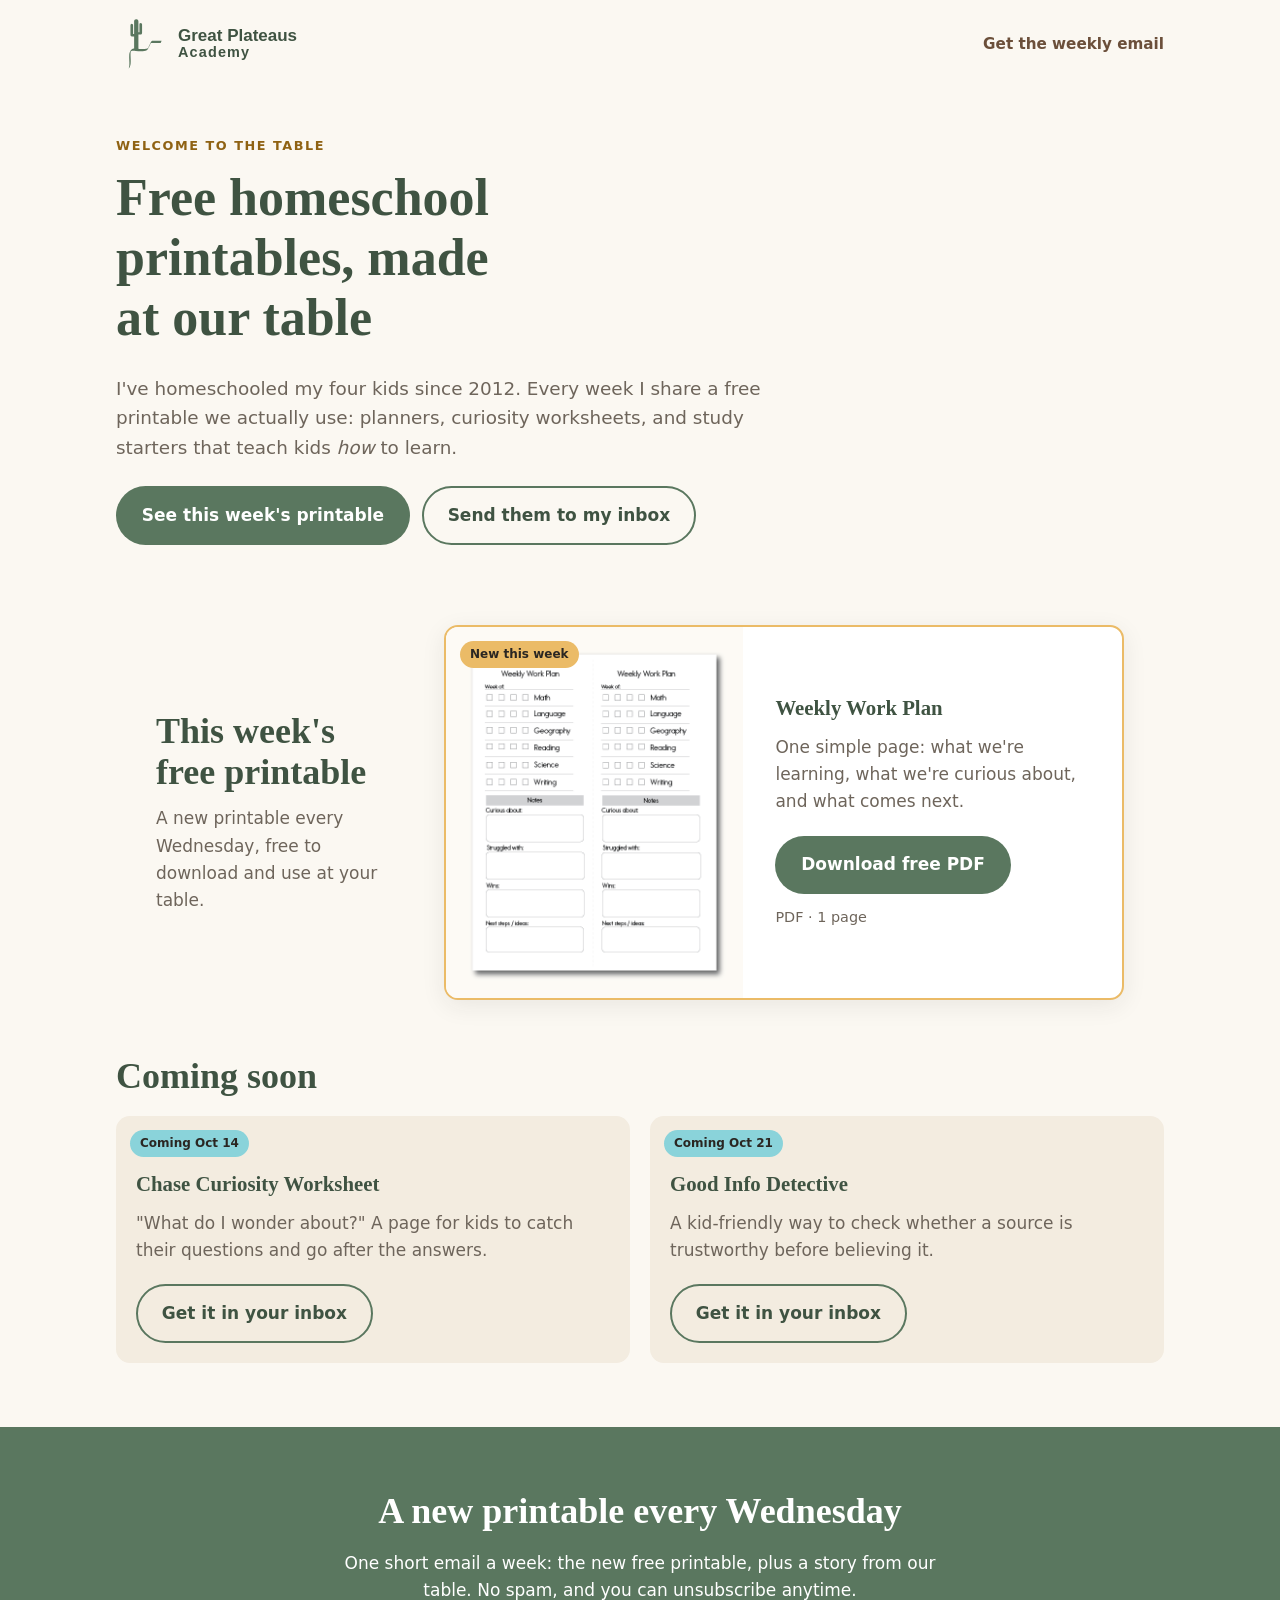
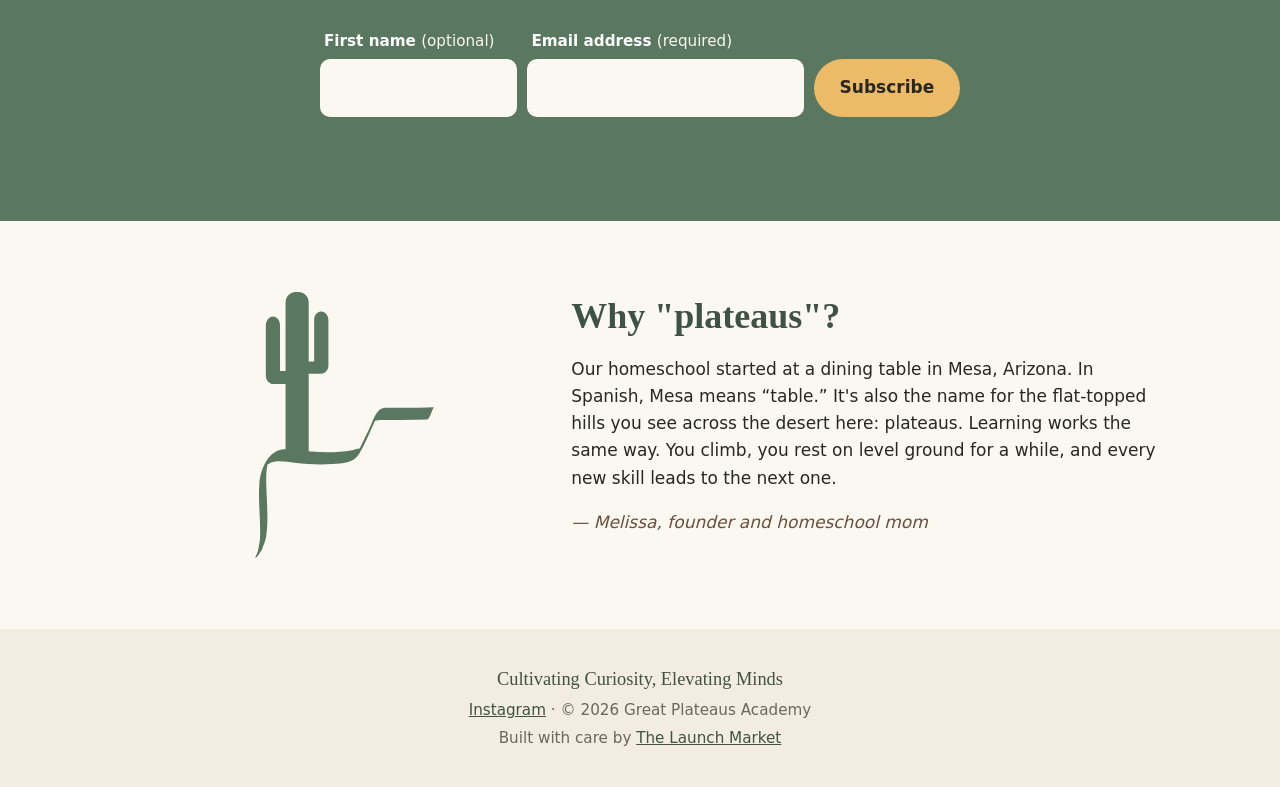
==== site/index.html @ 4a64d65b "Initial commit" ====
<!doctype html>
<html lang="en">
<head>
  <meta charset="utf-8">
  <meta name="viewport" content="width=device-width, initial-scale=1">
  <title>Free Homeschool Printables | Great Plateaus Academy</title>
  <meta name="description" content="Free inquiry-based homeschool printables from a homeschool mom of four. A new worksheet or planner page every week.">
  <!-- Social share preview (add a 1200x630 image at /images/og.jpg) -->
  <meta property="og:title" content="Free Homeschool Printables | Great Plateaus Academy">
  <meta property="og:description" content="A new free worksheet or planner page every week. Cultivating Curiosity, Elevating Minds.">
  <meta property="og:image" content="/images/og.jpg">
  <meta property="og:type" content="website">
  <link rel="preconnect" href="https://fonts.googleapis.com">
  <link rel="preconnect" href="https://fonts.gstatic.com" crossorigin>
  <link href="https://fonts.googleapis.com/css2?family=Fraunces...&display=swap" rel="stylesheet">
  <link rel="stylesheet" href="styles.css">
</head>
<body>

  <a class="skip-link" href="#main">Skip to main content</a>

<header class="site-header">
    <a class="brand" href="/">
      <svg class="brand-mark" viewBox="0 0 800 800" aria-hidden="true" focusable="false">
        <path d="M224.23,515.06c-1.43.9-2.4,1.51-2.41,1.51.89.2,1.69-.45,2.41-1.51Z"/>
        <path d="M575.4,350.83c-11.59-.09-20.95-1.07-29.56,7.09-12.14,11.5-17.81,30.75-24.65,45.64-8.66,18.85-18.63,37.01-26.87,56.08-.43,1-1.95,3.92-3.56,7.19-4.85-.44-17.8,4.330-22,5.05-38.15,6.61-76.8,7.06-115.3,3.71-2.87-.25-5.76-.56-8.66-.88v-221.37h35.830c11.29,0,20.52-10.43,20.52-23.17V99.99c0-13.32-9.67-25.16-21.45-24.42-5.14.32-9.790,2.83-13.2,6.73-3.71,4.13-5.99,9.87-5.99,16.17v120.22c0,.12-.09.23-.2.23h-15.51V49.33c0-16.32-13.35-29.68-29.68-29.68h-6.69c-16.32,0-29.68,13.35-29.68,29.68v196.2h-15.63c-.11,0-.2-.11-.2-.25V114.68c0-6.85-2.29-13.09-5.99-17.57-3.41-4.24-8.06-6.96-13.2-7.31-11.78-.8-21.45,12.06-21.45,26.53v141.42c0,13.84,9.23,25.17,20.52,25.17h35.95v186.22c-1.89.07-3.78.1-5.65.24-45.35,3.6-65.87,58.28-69.15,97.76-4.42,53.23,4.95,106.76,1.52,160.16-.68,10.5-4.37,22.28-5.43,33.01-4.22,9.57-7.77,20.150-9.05,20.010,4.7.51,10.04-7.93,13.56-14.33,3.96-4.12,8.93-12.54,9.08-17.28,5.96-12.78,9.41-25.71,11.06-40.48,5.11-45.880.02-92.01-1.07-137.94-.43-18.24-.52-37.19,3.18-55.16.13-.63.31-1.33.52-2.05,4.17-2.62,9.27-5.8,9.78-5.98,20.78-7.19,46.17-1.82,67.34.5,35.6,3.910,71.15,6.67,106.96,3.88,31.33-2.44,60.45-1.28,77.64-29.39,17.96-29.37,30.95-62.98,45.38-94.25,5.05-.79,13.97-2.09,15-2.11,44.51-.66,88.82.55,133.36-1.46,9.38-.42,15.89-34.8,20.2-34.99-42.6,1.92-84.99,1.84-127.6,1.52Z"/>
      </svg>
      <span class="brand-name">
        <span>Great Plateaus</span>
        <span>Academy</span>
      </span>
    </a>
    <a class="header-link" href="#newsletter">Get the weekly email</a>
  </header>

  <main id="main" tabindex="-1">
    <!-- HERO -->
    <section class="hero">
      <p class="eyebrow">Welcome to the table</p>
      <h1>Free homeschool printables, made at our table</h1>
      <p class="lede">
        I've homeschooled my four kids since 2012. Every week I share a free
        printable we actually use: planners, curiosity worksheets, and
        study starters that teach kids <em>how</em> to learn.
      </p>
      <div class="hero-actions">
        <a class="btn btn-primary" href="#printables">See this week's printable</a>
        <a class="btn btn-ghost" href="#newsletter">Send them to my inbox</a>
      </div>
    </section>

    <!-- PRINTABLES
         To add a new printable each week:
         1. Upload the PDF to /downloads/
         2. Copy one <article class="card"> block below and edit it
         3. Move the "New this week" badge to the newest card -->
    <div id="printables" class="printables">

  <!-- THIS WEEK: one featured printable -->
  <!-- THIS WEEK: one featured printable -->
  <section class="printables-row featured-row" aria-labelledby="featured-title">
    <div class="featured-intro">
      <h2 id="featured-title">This week's <br>free printable</h2>
      <p>A new printable every Wednesday, free to download and use at your table.</p>
    </div>

    <article class="card card-featured card-wide">
      <span class="badge">New this week</span>
      <div class="card-preview">
        <img src="images/weekly-work-plan.webp" alt="A Step to More Steps weekly planner page on a wooden table" loading="lazy">
      </div>
      <div class="card-body">
        <h3>Weekly Work Plan</h3>
        <p>One simple page: what we're learning, what we're curious about, and what comes next.</p>
        <a class="btn btn-primary download"
           href="downloads/weekly-work-plan.pdf"
           download
           data-resource="weekly-planner">
          Download free PDF<span class="sr-only">: Weekly Work Plan</span>
        </a>
        <p class="file-meta">PDF · 1 page</p>
      </div>
    </article>
  </section>

  <!-- COMING SOON -->
  <section class="printables-row" aria-labelledby="coming-title">
    <h2 id="coming-title">Coming soon</h2>

    <div class="cards">
      <article class="card card-soon">
        <span class="badge badge-soon">Coming Oct 14</span>
        <div class="card-body">
          <h3>Chase Curiosity Worksheet</h3>
          <p>"What do I wonder about?" A page for kids to catch their questions and go after the answers.</p>
          <a class="btn btn-ghost" href="#newsletter">Get it in your inbox<span class="sr-only">: Chase Curiosity Worksheet</span></a>
        </div>
      </article>

      <article class="card card-soon">
        <span class="badge badge-soon">Coming Oct 21</span>
        <div class="card-body">
          <h3>Good Info Detective</h3>
          <p>A kid-friendly way to check whether a source is trustworthy before believing it.</p>
          <a class="btn btn-ghost" href="#newsletter">Get it in your inbox<span class="sr-only">: Good Info Detective</span></a>
        </div>
      </article>
    </div>
  </section>

  <!-- PAST PRINTABLES: remove the comment markers next week when the first one moves here.
  <section class="printables-row" aria-labelledby="past-title">
    <h2 id="past-title">Past free printables</h2>

    <div class="cards">
      <article class="card">
        <div class="card-preview">
          <img src="images/planner-preview.jpg" alt="A Step to More Steps weekly planner page on a wooden table" loading="lazy">
        </div>
        <div class="card-body">
          <h3>A Step to More Steps Weekly Planner</h3>
          <p>One simple page: what we're learning, what we're curious about, and what comes next.</p>
          <a class="btn btn-ghost" href="downloads/a-step-to-more-steps-weekly-planner.pdf" download>
            Download free PDF<span class="sr-only">: A Step to More Steps Weekly Planner</span>
          </a>
          <p class="file-meta">PDF · 1 page</p>
        </div>
      </article>
    </div>
  </section>
  -->

</div>

    <!-- NEWSLETTER
         Paste your email provider's form "action" URL into the form below,
         and match the email field's name="" to what your provider expects.
         See README for details. -->
    <section id="newsletter" class="newsletter" aria-labelledby="newsletter-title">
      <div class="newsletter-inner">
        <h2 id="newsletter-title">A new printable every Wednesday</h2>
        <p>
          One short email a week: the new free printable, plus a story from
          our table. No spam, and you can unsubscribe anytime.
        </p>

        <form id="subscribe-form"
              class="subscribe-form"
              action="https://app.kit.com/forms/10020926/subscriptions"
              method="post"
              novalidate>
          <div class="field">
            <label for="first-name">First name <span class="optional">(optional)</span></label>
            <input id="first-name" name="fields[first_name]" type="text" autocomplete="given-name">
          </div>

          <div class="field">
            <label for="email">Email address <span class="required">(required)</span></label>
            <input id="email" name="email_address" type="email" autocomplete="email" required
                   aria-describedby="form-message">
          </div>

          <!-- Honeypot: real people never see or fill this; bots do -->
          <div class="hp" aria-hidden="true">
            <label for="website">Leave this empty</label>
            <input id="website" name="website" type="text" tabindex="-1" autocomplete="off">
          </div>

          <button class="btn btn-gold" type="submit">Subscribe</button>
          <p id="form-message" class="form-message" role="status" aria-live="polite"></p>
        </form>
      </div>
    </section>

    <!-- ABOUT -->
    <section class="about">
      <svg class="about-logo" viewBox="0 0 800 800" aria-hidden="true" focusable="false">
        <path d="M224.23,515.06c-1.43.9-2.4,1.51-2.41,1.51.89.2,1.69-.45,2.41-1.51Z"/>
        <path d="M575.4,350.83c-11.59-.09-20.95-1.07-29.56,7.09-12.14,11.5-17.81,30.75-24.65,45.64-8.66,18.85-18.63,37.01-26.87,56.08-.43,1-1.95,3.92-3.56,7.19-4.85-.44-17.8,4.330-22,5.05-38.15,6.61-76.8,7.06-115.3,3.71-2.87-.25-5.76-.56-8.66-.88v-221.37h35.830c11.29,0,20.52-10.43,20.52-23.17V99.99c0-13.32-9.67-25.16-21.45-24.42-5.14.32-9.790,2.83-13.2,6.73-3.71,4.13-5.99,9.87-5.99,16.17v120.22c0,.12-.09.23-.2.23h-15.51V49.33c0-16.32-13.35-29.68-29.68-29.68h-6.69c-16.32,0-29.68,13.35-29.68,29.68v196.2h-15.63c-.11,0-.2-.11-.2-.25V114.68c0-6.85-2.29-13.09-5.99-17.57-3.41-4.24-8.06-6.96-13.2-7.31-11.78-.8-21.45,12.06-21.45,26.53v141.42c0,13.84,9.23,25.17,20.52,25.17h35.95v186.22c-1.89.07-3.78.1-5.65.24-45.35,3.6-65.87,58.28-69.15,97.76-4.42,53.23,4.95,106.76,1.52,160.16-.68,10.5-4.37,22.28-5.43,33.01-4.22,9.57-7.77,20.150-9.05,20.010,4.7.51,10.04-7.93,13.56-14.33,3.96-4.12,8.93-12.54,9.08-17.28,5.96-12.78,9.41-25.71,11.06-40.48,5.11-45.880.02-92.01-1.07-137.94-.43-18.24-.52-37.19,3.18-55.16.13-.63.31-1.33.52-2.05,4.17-2.62,9.27-5.8,9.78-5.98,20.78-7.19,46.17-1.82,67.34.5,35.6,3.910,71.15,6.67,106.96,3.88,31.33-2.44,60.45-1.28,77.64-29.39,17.96-29.37,30.95-62.98,45.38-94.25,5.05-.79,13.97-2.09,15-2.11,44.51-.66,88.82.55,133.36-1.46,9.38-.42,15.89-34.8,20.2-34.99-42.6,1.92-84.99,1.84-127.6,1.52Z"/>
      </svg>
      </svg>
      <div>
        <h2>Why "plateaus"?</h2>
        <p>
          Our homeschool started at a dining table in Mesa, Arizona. In Spanish, <span lang="es">Mesa</span> means “table.” It&#39;s also the name for the flat-topped hills you see across the desert here: plateaus. Learning works the same way. You climb, you rest on level ground for a while, and every new skill leads to the next one.
        </p>
        <p class="signature">— Melissa, founder and homeschool mom</p>
      </div>
    </section>
  </main>

  <footer class="site-footer">
    <p class="tagline">Cultivating Curiosity, Elevating Minds</p>
    <p>
      <!-- Replace with your Instagram profile URL -->
      <a href="https://www.instagram.com/melissajkipp/" rel="noopener">Instagram</a>
      · © <span id="year">2026</span> Great Plateaus Academy
    </p>
    <p>Built with care by <a href="https://thelaunchmarket.com/" rel="noopener">The Launch Market</a>
    </p>
  </footer>

  <script src="main.js"></script>
</body>
</html>
---- site/styles.css ----
/* Great Plateaus Academy — landing page
   Brand colors: green #5A775F, gold #EBBB67, turquoise #8AD3DA, red #AD343E
   Contrast ratios noted beside each color (WCAG AA: 4.5 text, 3 large/UI). */

:root {
  /* Brand colors, exactly as given */
  --green: #5A775F;          /* buttons + newsletter band. White text on it 4.95 */
  --gold: #EBBB67;           /* backgrounds only, with ink text 8.46 */
  --turquoise: #8AD3DA;      /* backgrounds + decoration only, ink text 8.87 */
  --red: #AD343E;            /* errors on light backgrounds 5.94 */

  /* Darker shades of the brand colors, for text */
  --green-dark: #3f5342;     /* headings, links, focus ring. 7.1–8.3 on light */
  --gold-text: #8f6213;      /* gold-colored text. 4.56–5.35 on light */
  --turquoise-text: #28767d; /* turquoise-colored text, if ever needed. 4.5+ */

  /* Lighter tints for hovers and soft backgrounds */
  --gold-hover: #f2cd8a;     /* ink text 9.92 */
  --turquoise-tint: #d6f0f2; /* ink text 12.59 */

  /* Neutrals */
  --brown: #6b4f3a;          /* 7.06 on cream */
  --beige: #f3ece0;
  --beige-dark: #e6dbc8;
  --cream: #fbf8f2;
  --ink: #2a2622;
  --muted: #6e655b;          /* 4.87–5.71 on light */
  --focus: var(--green-dark);

  --radius: 14px;
  --shadow: 0 6px 24px rgba(42, 38, 34, 0.08);
  --max: 1080px;
}

* { box-sizing: border-box; }

html { scroll-behavior: smooth; }

body {
  margin: 0;
  font-family: "Nunito Sans", system-ui, sans-serif;
  font-size: 1.0625rem;
  line-height: 1.6;
  color: var(--ink);
  background: var(--cream);
}

h1, h2, h3 {
  font-family: "Fraunces", Georgia, serif;
  line-height: 1.15;
  color: var(--green-dark);
  margin: 0 0 0.5em;
}
h1 { font-size: clamp(2rem, 5vw, 3.25rem); }
h2 { font-size: clamp(1.6rem, 3.5vw, 2.25rem); }
h3 { font-size: 1.3rem; }

a { color: var(--green-dark); }

img { max-width: 100%; display: block; }

.sr-only {
  position: absolute; width: 1px; height: 1px;
  overflow: hidden; clip: rect(0 0 0 0); white-space: nowrap;
}

/* ---------- Accessibility basics ---------- */
/* One clear focus ring for every link, button and field */
:focus-visible {
  outline: 3px solid var(--focus);
  outline-offset: 3px;
  border-radius: 4px;
}
/* On the green newsletter band, switch the ring to white (4.95) */
.newsletter :focus-visible { outline-color: #fff; }
main:focus { outline: none; } /* skip-link target, not interactive */

.skip-link {
  position: absolute;
  left: 16px; top: -100px;
  z-index: 100;
  background: var(--green-dark); color: #fff;
  padding: 10px 16px; border-radius: 8px;
  font-weight: 700; text-decoration: none;
}
.skip-link:focus { top: 12px; }

/* Respect people who turn off animations in their device settings */
@media (prefers-reduced-motion: reduce) {
  html { scroll-behavior: auto; }
  *, *::before, *::after {
    transition: none !important;
    animation: none !important;
  }
  .btn:hover { transform: none; }
}

/* ---------- Header ---------- */
.site-header {
  max-width: var(--max);
  margin: 0 auto;
  padding: 18px 16px;
  display: flex;
  align-items: center;
  justify-content: space-between;
  gap: 12px;
}
.brand {
  display: flex; align-items: center; gap: 10px;
  text-decoration: none;
  color: var(--green-dark);
}
.brand-mark { width: 52px; height: 52px; fill: var(--green); flex-shrink: 0; }
.brand-name {
  display: flex;
  flex-direction: column;
  font-family: "Arial Black", "Arial Bold", Arial, sans-serif;
  font-weight: 900;
  line-height: 1.05;
  white-space: nowrap;
}
.brand-name span:last-child {
  font-size: 0.85em;
  letter-spacing: 0.08em;
}
.header-link {
  font-weight: 600; font-size: 0.95rem;
  text-decoration: none; color: var(--brown);
}
.header-link:hover { color: var(--green-dark); text-decoration: underline; }

/* ---------- Buttons ---------- */
.btn {
  display: inline-block;
  padding: 0.8em 1.4em;
  border-radius: 999px;
  border: 2px solid transparent;
  font: inherit; font-weight: 700;
  text-decoration: none;
  cursor: pointer;
  transition: background 0.15s, transform 0.15s, border-color 0.15s;
}
.btn:hover { transform: translateY(-1px); }
.btn-primary { background: var(--green); color: #fff; }
.btn-primary:hover { background: var(--green-dark); }
.btn-ghost { border-color: var(--green); color: var(--green-dark); background: transparent; }
.btn-ghost:hover { background: var(--turquoise-tint); }
.btn-gold { background: var(--gold); color: var(--ink); }
.btn-gold:hover { background: var(--gold-hover); color: var(--ink); }

/* ---------- Hero ---------- */
.hero {
  max-width: var(--max);
  margin: 0 auto;
  padding: 48px 16px 56px;
}
.eyebrow {
  text-transform: uppercase;
  letter-spacing: 0.12em;
  font-size: 0.8rem; font-weight: 700;
  color: var(--gold-text);
  margin: 0 0 12px;
}
.hero h1 { max-width: 16ch; }
.lede { max-width: 58ch; color: var(--muted); font-size: 1.15rem; }
.hero-actions { display: flex; flex-wrap: wrap; gap: 12px; margin-top: 24px; }

/* ---------- Printables ---------- */
.printables {
  max-width: var(--max);
  margin: 0 auto;
  padding: 24px 16px 64px;
}
.printables-row + .printables-row { margin-top: 56px; }

.cards {
  display: grid;
  gap: 20px;
  grid-template-columns: repeat(auto-fit, minmax(260px, 1fr));
}
.card {
  position: relative;
  background: #fff;
  border-radius: var(--radius);
  box-shadow: var(--shadow);
  overflow: hidden;
  display: flex; flex-direction: column;
}
.card-featured { border: 2px solid var(--gold); }
.card-preview { background: var(--beige); aspect-ratio: 4 / 3; }
.card-preview img { width: 100%; height: 100%; object-fit: cover; }
.card-body { padding: 20px; display: flex; flex-direction: column; gap: 4px; flex: 1; }
.card-body p { color: var(--muted); margin: 0 0 16px; flex: 1; }
.card-body .btn { align-self: flex-start; }
.card-body .file-meta { flex: 0; margin: 8px 0 0; font-size: 0.9rem; }
.card-soon { background: var(--beige); box-shadow: none; }
.card-soon .card-body { padding-top: 56px; }

.badge {
  position: absolute; top: 14px; left: 14px; z-index: 1;
  background: var(--gold); color: var(--ink);
  font-size: 0.75rem; font-weight: 700;
  padding: 4px 10px; border-radius: 999px;
}
.badge-soon { background: var(--turquoise); color: var(--ink); }

/* ---------- Featured printable ---------- */
/* Phones: heading on top, card with image above text */
.featured-intro { margin-bottom: 24px; }
.featured-intro p { color: var(--muted); max-width: 40ch; margin: 0; }

/* Tablets: heading centered above a horizontal card (image left, text right) */
@media (min-width: 700px) {
  .featured-row { max-width: 720px; margin-inline: auto; }
  .featured-intro { text-align: center; }
  .featured-intro p { margin-inline: auto; }
  .card-wide { flex-direction: row; }
  .card-wide .card-preview { flex: 0 0 44%; aspect-ratio: 4 / 5; }
  .card-wide .card-body { padding: 28px 32px; justify-content: center; }
  .card-wide .card-body p { flex: 0; }
}

/* Computers: heading on the left, horizontal card on the right */
@media (min-width: 1000px) {
  .featured-row {
    max-width: none;
    display: grid;
    grid-template-columns: 240px 680px;
    justify-content: center;
    gap: 48px;
    align-items: center;
  }
  .featured-intro { text-align: left; margin-bottom: 0; }
  .featured-intro p { margin-inline: 0; }
  .featured-intro h2 { margin-bottom: 12px; }
}

/* ---------- Newsletter ---------- */
.newsletter {
  background: var(--green);
  color: #fff;
  padding: 64px 16px;
}
.newsletter-inner { max-width: 640px; margin: 0 auto; text-align: center; }
/* Your green is mid-tone, so only white or cream text passes on it */
.newsletter h2 { color: #fff; }
.newsletter p { color: #fff; }

.subscribe-form {
  display: grid;
  grid-template-columns: 1fr;
  gap: 10px;
  margin-top: 24px;
}
@media (min-width: 640px) {
  .subscribe-form { grid-template-columns: minmax(0, 1fr) minmax(0, 1.4fr) auto; align-items: end; }
  .subscribe-form .form-message { grid-column: 1 / -1; }
}
.field { display: flex; flex-direction: column; gap: 6px; text-align: left; }
.field label { font-weight: 700; font-size: 0.95rem; color: #fff; padding-left: 4px; }
.field .optional, .field .required { font-weight: 400; color: var(--cream); }
.subscribe-form input {
  font: inherit;
  padding: 0.8em 1em;
  border-radius: 10px;
  border: 2px solid transparent;
  background: var(--cream);
  color: var(--ink);
  min-width: 0;
}
.subscribe-form input[aria-invalid="true"] { border-color: var(--red); border-width: 3px; }
/* Messages sit in a cream box so your red stays readable on the green band */
.form-message { min-height: 1.5em; margin: 4px 0 0; font-weight: 700; }
.form-message.error,
.form-message.ok {
  background: var(--cream);
  border-radius: 10px;
  padding: 8px 14px;
}
.form-message.error { color: var(--red); border-left: 6px solid var(--red); }
.form-message.ok { color: var(--green-dark); border-left: 6px solid var(--green); }
.hp { position: absolute; left: -9999px; }

/* ---------- About ---------- */
.about {
  max-width: var(--max);
  margin: 0 auto;
  padding: 64px 16px;
  display: grid;
  gap: 32px;
  align-items: center;
}
@media (min-width: 760px) {
  .about { grid-template-columns: 1fr 1.4fr; }
}
.about-logo {
  width: 100%;
  max-width: 280px;
  height: auto;
  fill: var(--green);
  justify-self: center;
}
.about p { max-width: 58ch; }
.signature { font-style: italic; color: var(--brown); }

/* ---------- Footer ---------- */
.site-footer {
  background: var(--beige);
  text-align: center;
  padding: 32px 16px;
  font-size: 0.95rem;
  color: var(--muted);
}
.site-footer p { margin: 4px 0; }
.tagline {
  font-family: "Fraunces", Georgia, serif;
  font-size: 1.15rem;
  color: var(--green-dark);
}
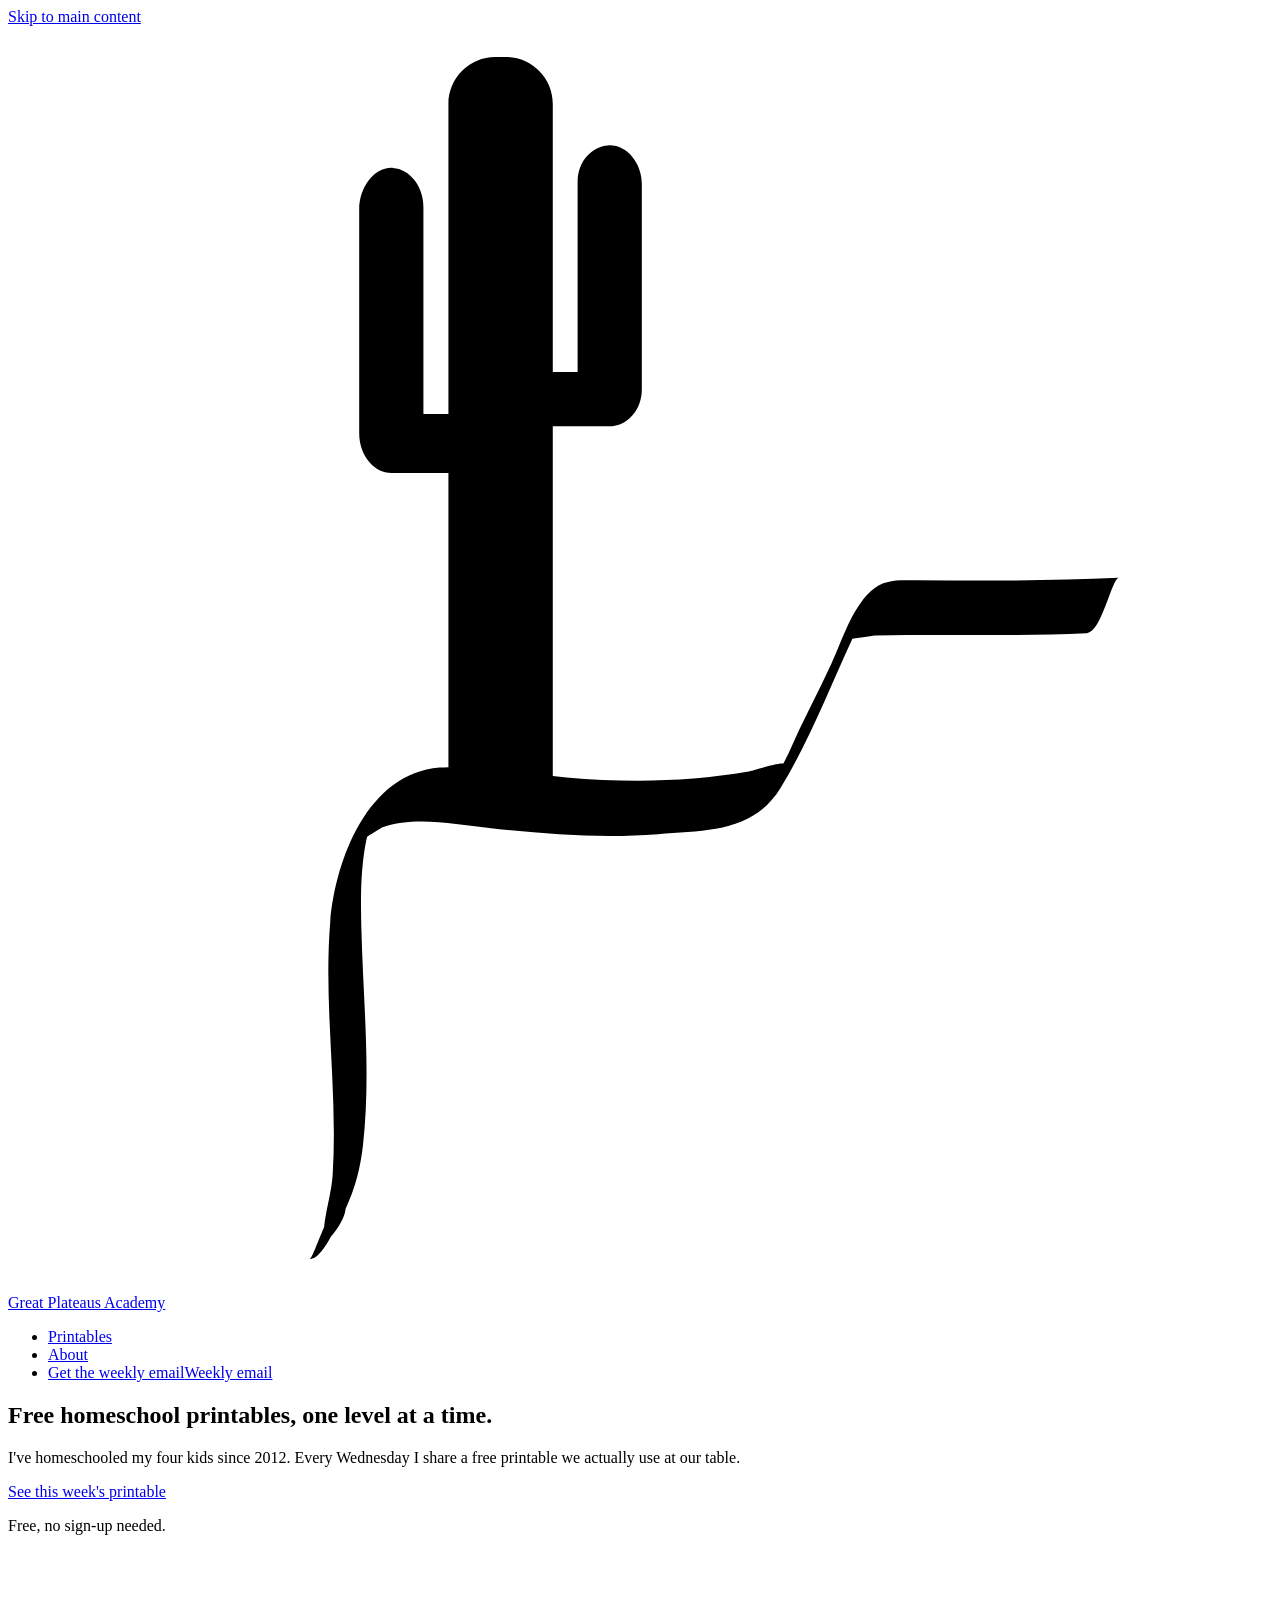
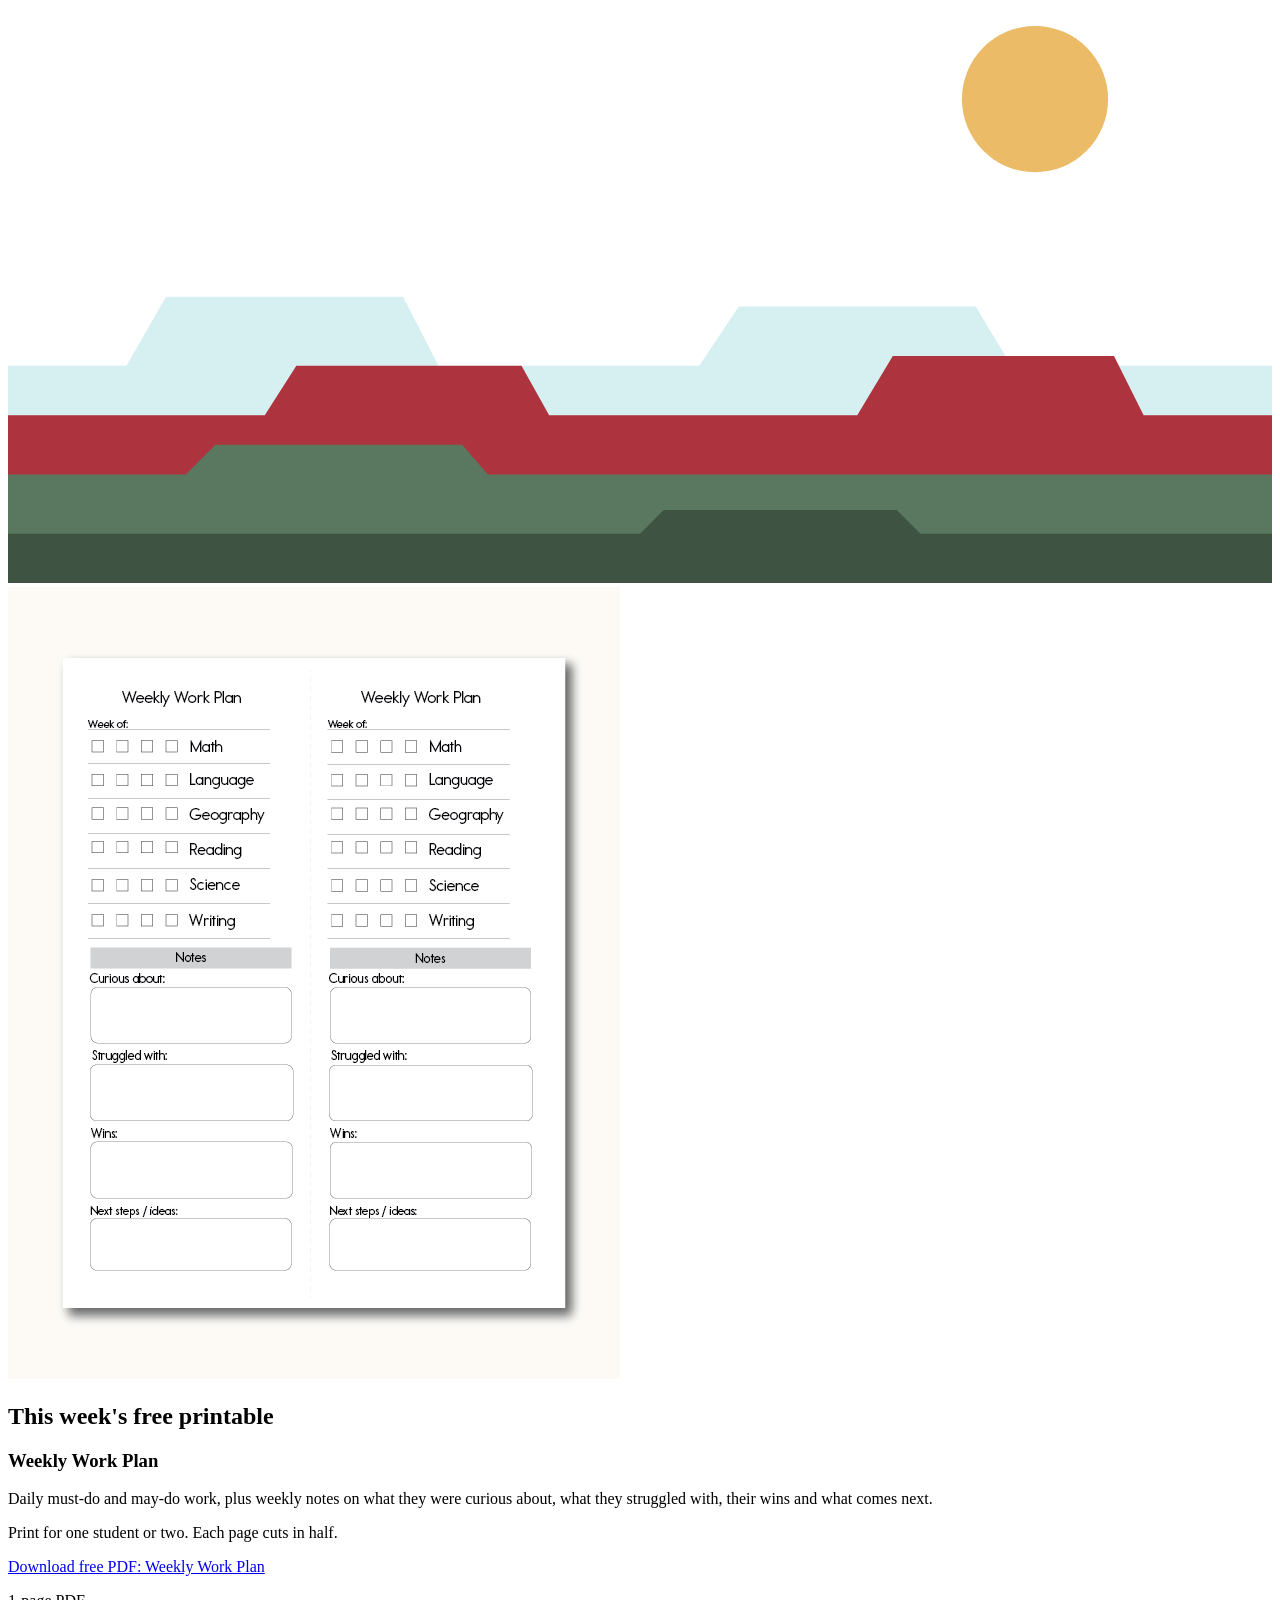
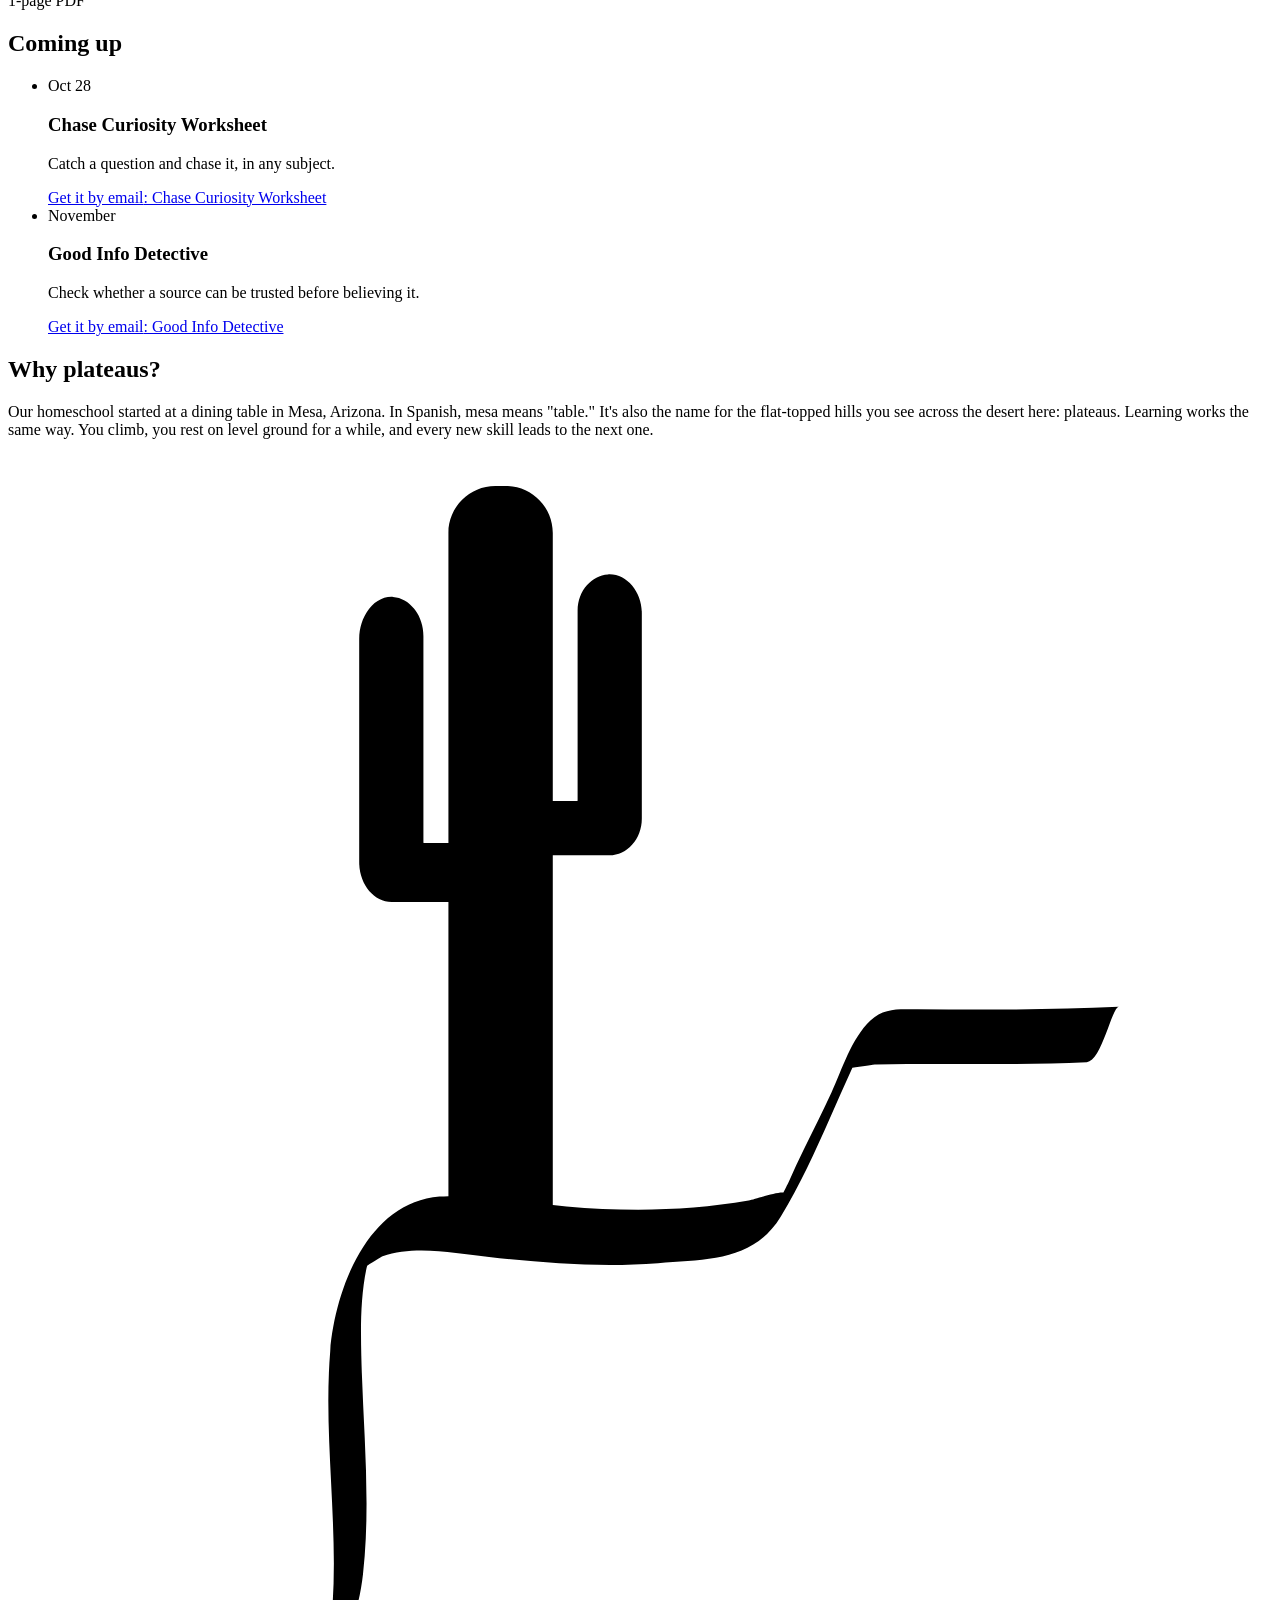
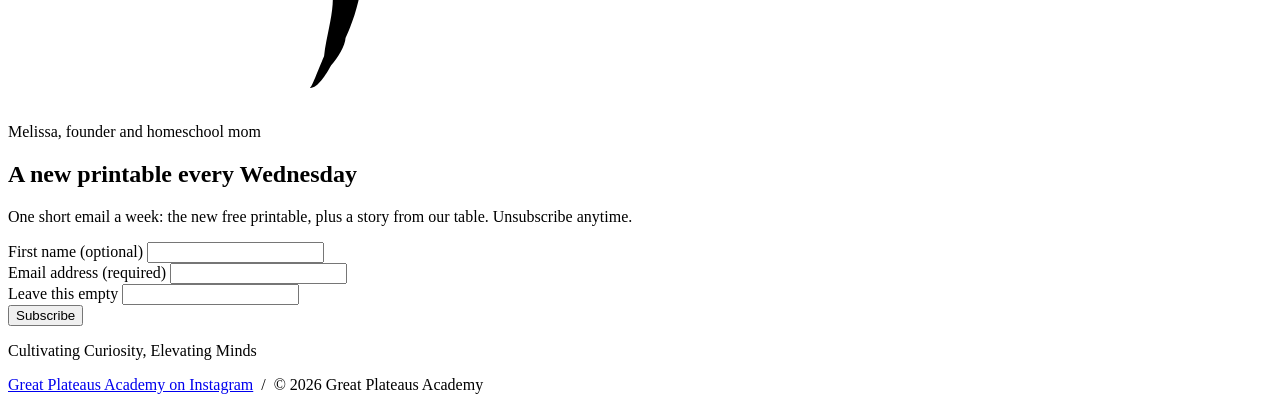
==== commit 9544446c: "Version 3 new layout" ====
--- a/site/index.html
+++ b/site/index.html
@@ -4,145 +4,155 @@
   <meta charset="utf-8">
   <meta name="viewport" content="width=device-width, initial-scale=1">
   <title>Free Homeschool Printables | Great Plateaus Academy</title>
-  <meta name="description" content="Free inquiry-based homeschool printables from a homeschool mom of four. A new worksheet or planner page every week.">
+  <meta name="description" content="Free homeschool printables from a homeschool mom of four. A new planner page or worksheet every Wednesday, free to download.">
   <!-- Social share preview (add a 1200x630 image at /images/og.jpg) -->
   <meta property="og:title" content="Free Homeschool Printables | Great Plateaus Academy">
-  <meta property="og:description" content="A new free worksheet or planner page every week. Cultivating Curiosity, Elevating Minds.">
+  <meta property="og:description" content="A new free printable every Wednesday. Cultivating Curiosity, Elevating Minds.">
   <meta property="og:image" content="/images/og.jpg">
   <meta property="og:type" content="website">
   <link rel="preconnect" href="https://fonts.googleapis.com">
   <link rel="preconnect" href="https://fonts.gstatic.com" crossorigin>
-  <link href="https://fonts.googleapis.com/css2?family=Fraunces...&display=swap" rel="stylesheet">
-  <link rel="stylesheet" href="styles.css">
+  <link href="https://fonts.googleapis.com/css2?family=Literata:opsz,wght@7..72,400;7..72,600&display=swap" rel="stylesheet">
+  <link rel="stylesheet" href="/styles.css">
 </head>
 <body>
 
   <a class="skip-link" href="#main">Skip to main content</a>
 
-<header class="site-header">
-    <a class="brand" href="/">
-      <svg class="brand-mark" viewBox="0 0 800 800" aria-hidden="true" focusable="false">
-        <path d="M224.23,515.06c-1.43.9-2.4,1.51-2.41,1.51.89.2,1.69-.45,2.41-1.51Z"/>
-        <path d="M575.4,350.83c-11.59-.09-20.95-1.07-29.56,7.09-12.14,11.5-17.81,30.75-24.65,45.64-8.66,18.85-18.63,37.01-26.87,56.08-.43,1-1.95,3.92-3.56,7.19-4.85-.44-17.8,4.330-22,5.05-38.15,6.61-76.8,7.06-115.3,3.71-2.87-.25-5.76-.56-8.66-.88v-221.37h35.830c11.29,0,20.52-10.43,20.52-23.17V99.99c0-13.32-9.67-25.16-21.45-24.42-5.14.32-9.790,2.83-13.2,6.73-3.71,4.13-5.99,9.87-5.99,16.17v120.22c0,.12-.09.23-.2.23h-15.51V49.33c0-16.32-13.35-29.68-29.68-29.68h-6.69c-16.32,0-29.68,13.35-29.68,29.68v196.2h-15.63c-.11,0-.2-.11-.2-.25V114.68c0-6.85-2.29-13.09-5.99-17.57-3.41-4.24-8.06-6.96-13.2-7.31-11.78-.8-21.45,12.06-21.45,26.53v141.42c0,13.84,9.23,25.17,20.52,25.17h35.95v186.22c-1.89.07-3.78.1-5.65.24-45.35,3.6-65.87,58.28-69.15,97.76-4.42,53.23,4.95,106.76,1.52,160.16-.68,10.5-4.37,22.28-5.43,33.01-4.22,9.57-7.77,20.150-9.05,20.010,4.7.51,10.04-7.93,13.56-14.33,3.96-4.12,8.93-12.54,9.08-17.28,5.96-12.78,9.41-25.71,11.06-40.48,5.11-45.880.02-92.01-1.07-137.94-.43-18.24-.52-37.19,3.18-55.16.13-.63.31-1.33.52-2.05,4.17-2.62,9.27-5.8,9.78-5.98,20.78-7.19,46.17-1.82,67.34.5,35.6,3.910,71.15,6.67,106.96,3.88,31.33-2.44,60.45-1.28,77.64-29.39,17.96-29.37,30.95-62.98,45.38-94.25,5.05-.79,13.97-2.09,15-2.11,44.51-.66,88.82.55,133.36-1.46,9.38-.42,15.89-34.8,20.2-34.99-42.6,1.92-84.99,1.84-127.6,1.52Z"/>
-      </svg>
-      <span class="brand-name">
-        <span>Great Plateaus</span>
-        <span>Academy</span>
-      </span>
-    </a>
-    <a class="header-link" href="#newsletter">Get the weekly email</a>
+  <header class="site-nav-wrap">
+    <nav class="site-nav" aria-label="Main">
+      <a class="brand" href="/">
+        <svg class="brand-mark" viewBox="0 0 800 800" aria-hidden="true" focusable="false">
+          <path d="M224.23,515.06c-1.43.9-2.4,1.51-2.41,1.51.89.2,1.69-.45,2.41-1.51Z"/>
+          <path d="M575.4,350.83c-11.59-.09-20.95-1.07-29.56,7.09-12.14,11.5-17.81,30.75-24.65,45.64-8.66,18.85-18.63,37.01-26.87,56.08-.43,1-1.95,3.92-3.56,7.19-4.85-.44-17.8,4.33-22,5.05-38.15,6.61-76.8,7.06-115.3,3.71-2.87-.25-5.76-.56-8.66-.88v-221.37h35.83c11.29,0,20.52-10.43,20.52-23.17V99.99c0-13.32-9.67-25.16-21.45-24.42-5.14.32-9.79,2.83-13.2,6.73-3.71,4.13-5.99,9.87-5.99,16.17v120.22c0,.12-.09.23-.2.23h-15.51V49.33c0-16.32-13.35-29.68-29.68-29.68h-6.69c-16.32,0-29.68,13.35-29.68,29.68v196.2h-15.63c-.11,0-.2-.11-.2-.25V114.68c0-6.85-2.29-13.09-5.99-17.57-3.41-4.24-8.06-6.96-13.2-7.31-11.78-.8-21.45,12.06-21.45,26.53v141.42c0,13.84,9.23,25.17,20.52,25.17h35.95v186.22c-1.89.07-3.78.1-5.65.24-45.35,3.6-65.87,58.28-69.15,97.76-4.42,53.23,4.95,106.76,1.52,160.16-.68,10.5-4.37,22.28-5.43,33.01-4.22,9.57-7.77,20.15-9.05,20.01,4.7.51,10.04-7.93,13.56-14.33,3.96-4.12,8.93-12.54,9.08-17.28,5.96-12.78,9.41-25.71,11.06-40.48,5.11-45.88.02-92.01-1.07-137.94-.43-18.24-.52-37.19,3.18-55.16.13-.63.31-1.33.52-2.05,4.17-2.62,9.27-5.8,9.78-5.98,20.78-7.19,46.17-1.82,67.34.5,35.6,3.91,71.15,6.67,106.96,3.88,31.33-2.44,60.45-1.28,77.64-29.39,17.96-29.37,30.95-62.98,45.38-94.25,5.05-.79,13.97-2.09,15-2.11,44.51-.66,88.82.55,133.36-1.46,9.38-.42,15.89-34.8,20.2-34.99-42.6,1.92-84.99,1.84-127.6,1.52Z"/>
+        </svg>
+        <span class="brand-name">
+          <span>Great Plateaus</span>
+          <span>Academy</span>
+        </span>
+      </a>
+      <ul class="nav-links">
+        <li><a href="#printables">Printables</a></li>
+        <li><a href="#about">About</a></li>
+        <li><a class="nav-cta" href="#newsletter"><span class="cta-long">Get the weekly email</span><span class="cta-short">Weekly email</span></a></li>
+      </ul>
+    </nav>
   </header>
 
   <main id="main" tabindex="-1">
+
     <!-- HERO -->
-    <section class="hero">
-      <p class="eyebrow">Welcome to the table</p>
-      <h1>Free homeschool printables, made at our table</h1>
+    <section class="hero" aria-labelledby="hero-title">
+      <h1 id="hero-title">Free homeschool printables, one level at&nbsp;a&nbsp;time.</h1>
       <p class="lede">
-        I've homeschooled my four kids since 2012. Every week I share a free
-        printable we actually use: planners, curiosity worksheets, and
-        study starters that teach kids <em>how</em> to learn.
-      </p>
-      <div class="hero-actions">
-        <a class="btn btn-primary" href="#printables">See this week's printable</a>
-        <a class="btn btn-ghost" href="#newsletter">Send them to my inbox</a>
+        I've homeschooled my four kids since 2012. Every Wednesday I share a
+        free printable we actually use at our table.
+      </p>
+      <a class="btn btn-primary" href="#printables">See this week's printable</a>
+      <p class="hero-note">Free, no sign-up needed.</p>
+    </section>
+
+    <!-- THIS WEEK'S PRINTABLE
+         Each Wednesday:
+         1. Upload the new PDF to /downloads/ and its preview image to /images/
+         2. Move this week's printable into the "Past printables" list below
+         3. Update the image, title, description and download link here -->
+    <section id="printables" class="panorama" aria-labelledby="this-week">
+      <div class="panorama-band">
+        <svg class="panorama-art" viewBox="0 0 1280 640" preserveAspectRatio="xMidYMax slice" aria-hidden="true" focusable="false">
+          <circle cx="1040" cy="150" r="74" fill="#EBBB67"/>
+          <path d="M0 420 H120 L160 350 H400 L436 420 H700 L740 360 H980 L1016 420 H1280 V640 H0 Z" fill="#D6F0F2"/>
+          <path d="M0 470 H260 L292 420 H520 L548 470 H860 L896 410 H1120 L1150 470 H1280 V640 H0 Z" fill="#AD343E"/>
+          <path d="M0 530 H180 L210 500 H460 L486 530 H1280 V640 H0 Z" fill="#5A775F"/>
+          <path d="M0 590 H640 L664 566 H900 L924 590 H1280 V640 H0 Z" fill="#3f5342"/>
+        </svg>
+
+        <article class="featured">
+          <div class="featured-media">
+            <img src="images/weekly-work-plan.webp" alt="The Weekly Work Plan printable, with daily must-do and may-do boxes and weekly notes">
+          </div>
+          <div class="featured-body">
+            <h2 id="this-week" class="featured-label">This week's free printable</h2>
+            <h3 class="featured-title">Weekly Work Plan</h3>
+            <p>Daily must-do and may-do work, plus weekly notes on what they were curious about, what they struggled with, their wins and what comes next.</p>
+            <p>Print for one student or two. Each page cuts in half.</p>
+            <a class="btn btn-primary download"
+               href="downloads/weekly-work-plan.pdf"
+               download
+               data-resource="weekly-work-plan">
+              Download free PDF<span class="sr-only">: Weekly Work Plan</span>
+            </a>
+            <p class="file-meta">1-page PDF</p>
+          </div>
+        </article>
       </div>
     </section>
 
-    <!-- PRINTABLES
-         To add a new printable each week:
-         1. Upload the PDF to /downloads/
-         2. Copy one <article class="card"> block below and edit it
-         3. Move the "New this week" badge to the newest card -->
-    <div id="printables" class="printables">
-
-  <!-- THIS WEEK: one featured printable -->
-  <!-- THIS WEEK: one featured printable -->
-  <section class="printables-row featured-row" aria-labelledby="featured-title">
-    <div class="featured-intro">
-      <h2 id="featured-title">This week's <br>free printable</h2>
-      <p>A new printable every Wednesday, free to download and use at your table.</p>
-    </div>
-
-    <article class="card card-featured card-wide">
-      <span class="badge">New this week</span>
-      <div class="card-preview">
-        <img src="images/weekly-work-plan.webp" alt="A Step to More Steps weekly planner page on a wooden table" loading="lazy">
-      </div>
-      <div class="card-body">
-        <h3>Weekly Work Plan</h3>
-        <p>One simple page: what we're learning, what we're curious about, and what comes next.</p>
-        <a class="btn btn-primary download"
-           href="downloads/weekly-work-plan.pdf"
-           download
-           data-resource="weekly-planner">
-          Download free PDF<span class="sr-only">: Weekly Work Plan</span>
-        </a>
-        <p class="file-meta">PDF · 1 page</p>
-      </div>
-    </article>
-  </section>
-
-  <!-- COMING SOON -->
-  <section class="printables-row" aria-labelledby="coming-title">
-    <h2 id="coming-title">Coming soon</h2>
-
-    <div class="cards">
-      <article class="card card-soon">
-        <span class="badge badge-soon">Coming Oct 14</span>
-        <div class="card-body">
-          <h3>Chase Curiosity Worksheet</h3>
-          <p>"What do I wonder about?" A page for kids to catch their questions and go after the answers.</p>
-          <a class="btn btn-ghost" href="#newsletter">Get it in your inbox<span class="sr-only">: Chase Curiosity Worksheet</span></a>
-        </div>
-      </article>
-
-      <article class="card card-soon">
-        <span class="badge badge-soon">Coming Oct 21</span>
-        <div class="card-body">
-          <h3>Good Info Detective</h3>
-          <p>A kid-friendly way to check whether a source is trustworthy before believing it.</p>
-          <a class="btn btn-ghost" href="#newsletter">Get it in your inbox<span class="sr-only">: Good Info Detective</span></a>
-        </div>
-      </article>
-    </div>
-  </section>
-
-  <!-- PAST PRINTABLES: remove the comment markers next week when the first one moves here.
-  <section class="printables-row" aria-labelledby="past-title">
-    <h2 id="past-title">Past free printables</h2>
-
-    <div class="cards">
-      <article class="card">
-        <div class="card-preview">
-          <img src="images/planner-preview.jpg" alt="A Step to More Steps weekly planner page on a wooden table" loading="lazy">
-        </div>
-        <div class="card-body">
-          <h3>A Step to More Steps Weekly Planner</h3>
-          <p>One simple page: what we're learning, what we're curious about, and what comes next.</p>
-          <a class="btn btn-ghost" href="downloads/a-step-to-more-steps-weekly-planner.pdf" download>
-            Download free PDF<span class="sr-only">: A Step to More Steps Weekly Planner</span>
-          </a>
-          <p class="file-meta">PDF · 1 page</p>
-        </div>
-      </article>
-    </div>
-  </section>
-  -->
-
-</div>
-
-    <!-- NEWSLETTER
-         Paste your email provider's form "action" URL into the form below,
-         and match the email field's name="" to what your provider expects.
-         See README for details. -->
-    <section id="newsletter" class="newsletter" aria-labelledby="newsletter-title">
-      <div class="newsletter-inner">
+    <!-- COMING UP -->
+    <section class="printable-list-section" aria-labelledby="coming-title">
+      <h2 id="coming-title" class="section-title">Coming up</h2>
+      <ul class="printable-list">
+        <li class="printable-item">
+          <span class="chip chip-turquoise">Oct 28</span>
+          <div class="printable-text">
+            <h3>Chase Curiosity Worksheet</h3>
+            <p>Catch a question and chase it, in any subject.</p>
+          </div>
+          <a href="#newsletter">Get it by email<span class="sr-only">: Chase Curiosity Worksheet</span></a>
+        </li>
+        <li class="printable-item">
+          <span class="chip chip-gold">November</span>
+          <div class="printable-text">
+            <h3>Good Info Detective</h3>
+            <p>Check whether a source can be trusted before believing it.</p>
+          </div>
+          <a href="#newsletter">Get it by email<span class="sr-only">: Good Info Detective</span></a>
+        </li>
+      </ul>
+    </section>
+
+    <!-- PAST PRINTABLES: remove the comment markers once the first printable moves here.
+    <section class="printable-list-section" aria-labelledby="past-title">
+      <h2 id="past-title" class="section-title">Past printables</h2>
+      <ul class="printable-list">
+        <li class="printable-item">
+          <span class="chip">Oct 21</span>
+          <div class="printable-text">
+            <h3>Weekly Work Plan</h3>
+            <p>Daily must-do and may-do work, plus weekly notes.</p>
+          </div>
+          <a href="downloads/weekly-work-plan.pdf" download>Download free PDF<span class="sr-only">: Weekly Work Plan</span></a>
+        </li>
+      </ul>
+    </section>
+    -->
+
+    <!-- ABOUT -->
+    <section id="about" class="story" aria-labelledby="about-title">
+      <h2 id="about-title">Why plateaus?</h2>
+      <p class="story-text">
+        Our homeschool started at a dining table in Mesa, Arizona. In Spanish,
+        <span lang="es">mesa</span> means "table." It's also the name for the
+        flat-topped hills you see across the desert here: plateaus. Learning
+        works the same way. You climb, you rest on level ground for a while,
+        and every new skill leads to the next one.
+      </p>
+      <p class="signature">
+        <span class="signature-mark">
+          <svg viewBox="0 0 800 800" aria-hidden="true" focusable="false">
+            <path d="M224.23,515.06c-1.43.9-2.4,1.51-2.41,1.51.89.2,1.69-.45,2.41-1.51Z"/>
+          <path d="M575.4,350.83c-11.59-.09-20.95-1.07-29.56,7.09-12.14,11.5-17.81,30.75-24.65,45.64-8.66,18.85-18.63,37.01-26.87,56.08-.43,1-1.95,3.92-3.56,7.19-4.85-.44-17.8,4.33-22,5.05-38.15,6.61-76.8,7.06-115.3,3.71-2.87-.25-5.76-.56-8.66-.88v-221.37h35.83c11.29,0,20.52-10.43,20.52-23.17V99.99c0-13.32-9.67-25.16-21.45-24.42-5.14.32-9.79,2.83-13.2,6.73-3.71,4.13-5.99,9.87-5.99,16.17v120.22c0,.12-.09.23-.2.23h-15.51V49.33c0-16.32-13.35-29.68-29.68-29.68h-6.69c-16.32,0-29.68,13.35-29.68,29.68v196.2h-15.63c-.11,0-.2-.11-.2-.25V114.68c0-6.85-2.29-13.09-5.99-17.57-3.41-4.24-8.06-6.96-13.2-7.31-11.78-.8-21.45,12.06-21.45,26.53v141.42c0,13.84,9.23,25.17,20.52,25.17h35.95v186.22c-1.89.07-3.78.1-5.65.24-45.35,3.6-65.87,58.28-69.15,97.76-4.42,53.23,4.95,106.76,1.52,160.16-.68,10.5-4.37,22.28-5.43,33.01-4.22,9.57-7.77,20.15-9.05,20.01,4.7.51,10.04-7.93,13.56-14.33,3.96-4.12,8.93-12.54,9.08-17.28,5.96-12.78,9.41-25.71,11.06-40.48,5.11-45.88.02-92.01-1.07-137.94-.43-18.24-.52-37.19,3.18-55.16.13-.63.31-1.33.52-2.05,4.17-2.62,9.27-5.8,9.78-5.98,20.78-7.19,46.17-1.82,67.34.5,35.6,3.91,71.15,6.67,106.96,3.88,31.33-2.44,60.45-1.28,77.64-29.39,17.96-29.37,30.95-62.98,45.38-94.25,5.05-.79,13.97-2.09,15-2.11,44.51-.66,88.82.55,133.36-1.46,9.38-.42,15.89-34.8,20.2-34.99-42.6,1.92-84.99,1.84-127.6,1.52Z"/>
+          </svg>
+        </span>
+        <span>Melissa, founder and homeschool mom</span>
+      </p>
+    </section>
+
+    <!-- NEWSLETTER -->
+    <section id="newsletter" class="signup" aria-labelledby="newsletter-title">
+      <div class="signup-panel">
         <h2 id="newsletter-title">A new printable every Wednesday</h2>
-        <p>
-          One short email a week: the new free printable, plus a story from
-          our table. No spam, and you can unsubscribe anytime.
-        </p>
+        <p>One short email a week: the new free printable, plus a story from our table. Unsubscribe anytime.</p>
 
         <form id="subscribe-form"
               class="subscribe-form"
@@ -171,36 +181,20 @@
         </form>
       </div>
     </section>
-
-    <!-- ABOUT -->
-    <section class="about">
-      <svg class="about-logo" viewBox="0 0 800 800" aria-hidden="true" focusable="false">
-        <path d="M224.23,515.06c-1.43.9-2.4,1.51-2.41,1.51.89.2,1.69-.45,2.41-1.51Z"/>
-        <path d="M575.4,350.83c-11.59-.09-20.95-1.07-29.56,7.09-12.14,11.5-17.81,30.75-24.65,45.64-8.66,18.85-18.63,37.01-26.87,56.08-.43,1-1.95,3.92-3.56,7.19-4.85-.44-17.8,4.330-22,5.05-38.15,6.61-76.8,7.06-115.3,3.71-2.87-.25-5.76-.56-8.66-.88v-221.37h35.830c11.29,0,20.52-10.43,20.52-23.17V99.99c0-13.32-9.67-25.16-21.45-24.42-5.14.32-9.790,2.83-13.2,6.73-3.71,4.13-5.99,9.87-5.99,16.17v120.22c0,.12-.09.23-.2.23h-15.51V49.33c0-16.32-13.35-29.68-29.68-29.68h-6.69c-16.32,0-29.68,13.35-29.68,29.68v196.2h-15.63c-.11,0-.2-.11-.2-.25V114.68c0-6.85-2.29-13.09-5.99-17.57-3.41-4.24-8.06-6.96-13.2-7.31-11.78-.8-21.45,12.06-21.45,26.53v141.42c0,13.84,9.23,25.17,20.52,25.17h35.95v186.22c-1.89.07-3.78.1-5.65.24-45.35,3.6-65.87,58.28-69.15,97.76-4.42,53.23,4.95,106.76,1.52,160.16-.68,10.5-4.37,22.28-5.43,33.01-4.22,9.57-7.77,20.150-9.05,20.010,4.7.51,10.04-7.93,13.56-14.33,3.96-4.12,8.93-12.54,9.08-17.28,5.96-12.78,9.41-25.71,11.06-40.48,5.11-45.880.02-92.01-1.07-137.94-.43-18.24-.52-37.19,3.18-55.16.13-.63.31-1.33.52-2.05,4.17-2.62,9.27-5.8,9.78-5.98,20.78-7.19,46.17-1.82,67.34.5,35.6,3.910,71.15,6.67,106.96,3.88,31.33-2.44,60.45-1.28,77.64-29.39,17.96-29.37,30.95-62.98,45.38-94.25,5.05-.79,13.97-2.09,15-2.11,44.51-.66,88.82.55,133.36-1.46,9.38-.42,15.89-34.8,20.2-34.99-42.6,1.92-84.99,1.84-127.6,1.52Z"/>
-      </svg>
-      </svg>
-      <div>
-        <h2>Why "plateaus"?</h2>
-        <p>
-          Our homeschool started at a dining table in Mesa, Arizona. In Spanish, <span lang="es">Mesa</span> means “table.” It&#39;s also the name for the flat-topped hills you see across the desert here: plateaus. Learning works the same way. You climb, you rest on level ground for a while, and every new skill leads to the next one.
-        </p>
-        <p class="signature">— Melissa, founder and homeschool mom</p>
-      </div>
-    </section>
   </main>
 
   <footer class="site-footer">
-    <p class="tagline">Cultivating Curiosity, Elevating Minds</p>
-    <p>
-      <!-- Replace with your Instagram profile URL -->
-      <a href="https://www.instagram.com/melissajkipp/" rel="noopener">Instagram</a>
-      · © <span id="year">2026</span> Great Plateaus Academy
-    </p>
-    <p>Built with care by <a href="https://thelaunchmarket.com/" rel="noopener">The Launch Market</a>
-    </p>
+    <div class="site-footer-inner">
+      <p class="tagline">Cultivating Curiosity, Elevating Minds</p>
+      <p>
+        <!-- Replace with your Instagram profile URL -->
+        <a href="https://instagram.com/" rel="noopener">Great Plateaus Academy on Instagram</a>
+        <span aria-hidden="true">&nbsp;/&nbsp;</span>
+        © <span id="year">2026</span> Great Plateaus Academy
+      </p>
+    </div>
   </footer>
 
-  <script src="main.js"></script>
+  <script src="/main.js"></script>
 </body>
-</html>
-  +</html>
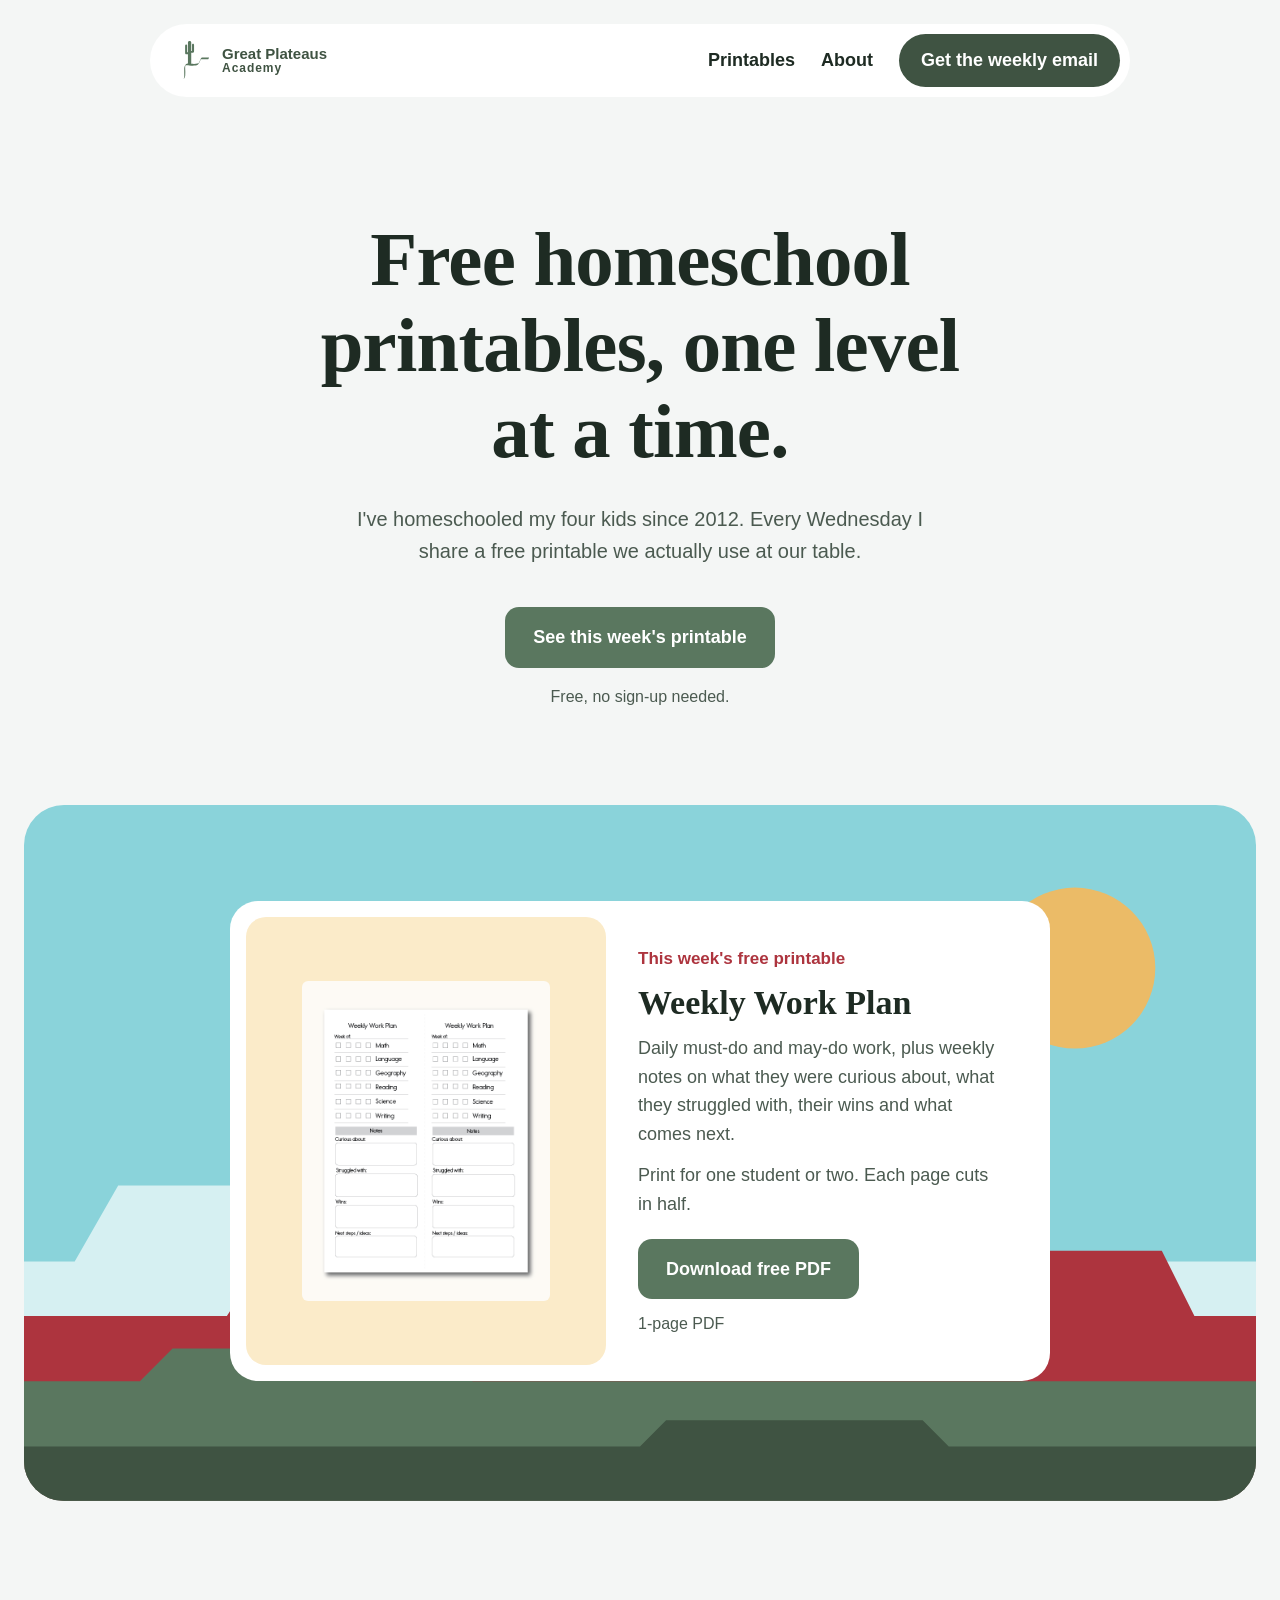
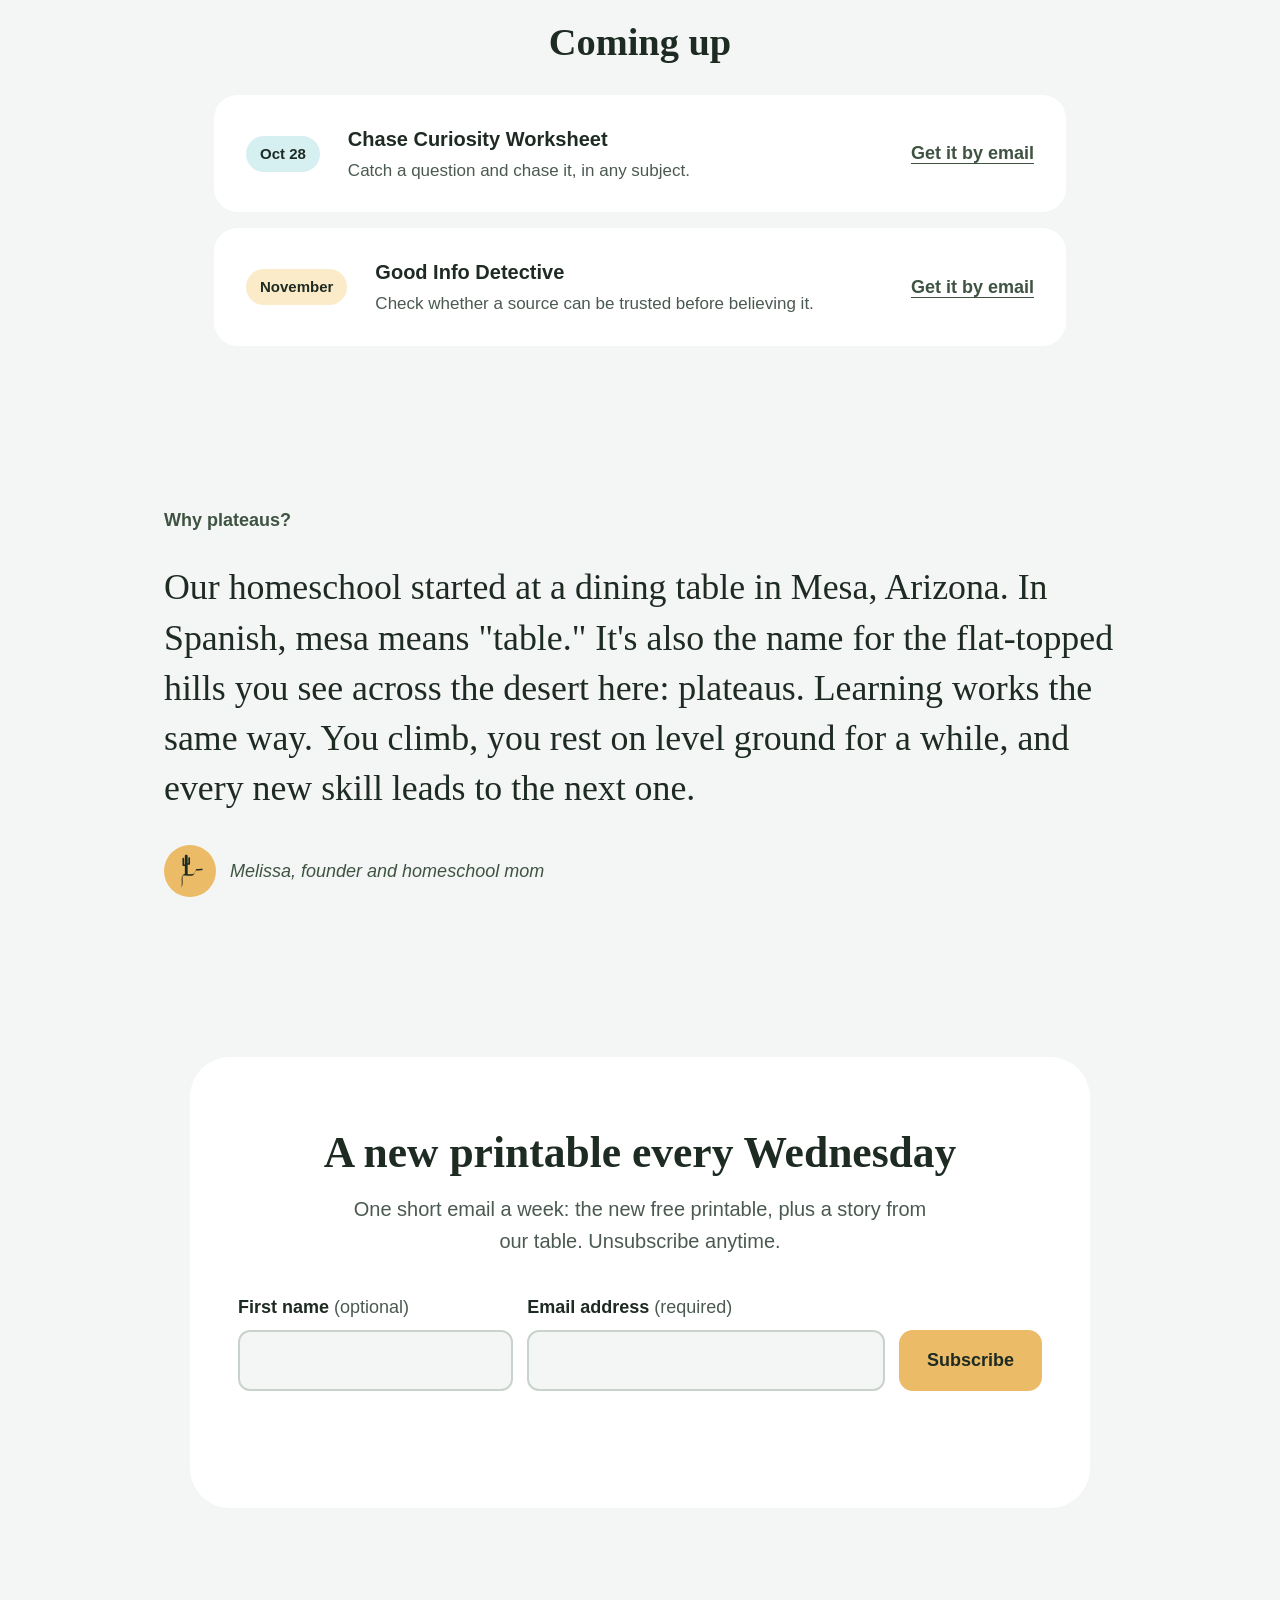
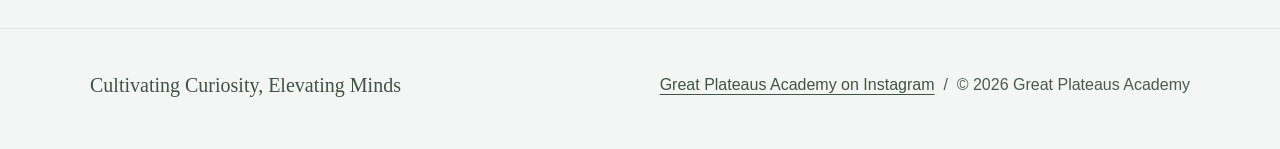
==== commit 6693bbd8: "Update styles link and add favicon" ====
--- a/site/index.html
+++ b/site/index.html
@@ -13,7 +13,10 @@
   <link rel="preconnect" href="https://fonts.googleapis.com">
   <link rel="preconnect" href="https://fonts.gstatic.com" crossorigin>
   <link href="https://fonts.googleapis.com/css2?family=Literata:opsz,wght@7..72,400;7..72,600&display=swap" rel="stylesheet">
-  <link rel="stylesheet" href="/styles.css">
+  <link rel="stylesheet" href="styles.css">
+  <link rel="icon" href="favicon.ico" sizes="32x32">
+  <link rel="icon" href="icon.svg" type="image/svg+xml">
+  <link rel="apple-touch-icon" href="apple-touch-icon.png">
 </head>
 <body>
 
--- a/site/styles.css
+++ b/site/styles.css
@@ -0,0 +1,436 @@
+/* Great Plateaus Academy — "Open sky" design (Oct 2026)
+   Brand colors: green #5A775F, gold #EBBB67, turquoise #8AD3DA, red #AD343E
+   Background #F4F6F5 from the moodboard. Display: Literata. Text: Arial.
+   Contrast ratios noted beside each color (WCAG AA: 4.5 text, 3 large/UI). */
+
+:root {
+  /* Brand colors */
+  --green: #5A775F;          /* buttons; white text on it 4.95 */
+  --gold: #EBBB67;           /* backgrounds with ink text 8.31 */
+  --turquoise: #8AD3DA;      /* backgrounds with ink text 8.71 */
+  --red: #AD343E;            /* small accents + errors on white 6.29 */
+
+  /* Shades and tints */
+  --green-dark: #3f5342;     /* links, nav button; white on it 8.31 */
+  --gold-tint: #FBEBC9;      /* ink on it 12.51 */
+  --turquoise-tint: #D6F0F2; /* ink on it 12.35 */
+  --green-tint: #DDE7DF;     /* ink on it 11.63 */
+
+  /* Neutrals */
+  --mist: #F4F6F5;           /* page background */
+  --white: #ffffff;
+  --ink: #1E2B23;            /* main text; 13.58 on mist */
+  --muted: #4B5A50;          /* secondary text; 6.72 on mist, 7.3 on white */
+  --line: #c9d3cc;           /* input borders; 3:1+ against white panels */
+
+  --serif: "Literata", Georgia, serif;
+  --sans: Arial, Helvetica, sans-serif;
+
+  --page: 1200px;
+  --gutter: 24px;
+}
+
+* { box-sizing: border-box; }
+
+html { scroll-behavior: smooth; }
+
+body {
+  margin: 0;
+  font-family: var(--sans);
+  font-size: 1.125rem;       /* 18px */
+  line-height: 1.6;
+  color: var(--ink);
+  background: var(--mist);
+}
+
+img { max-width: 100%; display: block; }
+
+a { color: var(--green-dark); text-underline-offset: 4px; }
+a:hover { color: var(--ink); }
+
+h1, h2, h3 { margin: 0; }
+
+.sr-only {
+  position: absolute; width: 1px; height: 1px;
+  overflow: hidden; clip: rect(0 0 0 0); white-space: nowrap;
+}
+
+/* ---------- Accessibility basics ---------- */
+:focus-visible {
+  outline: 3px solid var(--ink);
+  outline-offset: 3px;
+  border-radius: 6px;
+}
+main:focus { outline: none; } /* skip-link target */
+
+.skip-link {
+  position: absolute;
+  left: 16px; top: -100px;
+  z-index: 100;
+  background: var(--green-dark); color: var(--white);
+  padding: 10px 16px; border-radius: 10px;
+  font-weight: 700; text-decoration: none;
+}
+.skip-link:focus { top: 12px; color: var(--white); }
+
+@media (prefers-reduced-motion: reduce) {
+  html { scroll-behavior: auto; }
+  *, *::before, *::after { transition: none !important; animation: none !important; }
+}
+
+/* ---------- Buttons ---------- */
+.btn {
+  display: inline-block;
+  font: inherit;
+  font-weight: 700;
+  text-decoration: none;
+  padding: 16px 28px;
+  border: 0;
+  border-radius: 14px;
+  cursor: pointer;
+  transition: background-color 0.15s;
+}
+.btn-primary { background: var(--green); color: var(--white); }
+.btn-primary:hover { background: var(--green-dark); color: var(--white); }
+.btn-gold { background: var(--gold); color: var(--ink); }
+.btn-gold:hover { background: #f2cd8a; color: var(--ink); }
+
+/* ---------- Navigation ---------- */
+.site-nav-wrap { padding: var(--gutter) var(--gutter) 0; }
+
+.site-nav {
+  max-width: 980px;
+  margin: 0 auto;
+  background: var(--white);
+  border-radius: 999px;
+  padding: 10px 10px 10px 24px;
+  display: flex;
+  align-items: center;
+  justify-content: space-between;
+  gap: 12px 24px;
+}
+
+.brand {
+  display: flex; align-items: center; gap: 8px;
+  text-decoration: none;
+  color: var(--green-dark);
+}
+.brand-mark { width: 40px; height: 40px; fill: var(--green); flex-shrink: 0; }
+.brand-name {
+  display: flex; flex-direction: column;
+  font-family: "Arial Black", "Arial Bold", Arial, sans-serif;
+  font-weight: 900;
+  font-size: 15px;
+  line-height: 1.05;
+  white-space: nowrap;
+}
+.brand-name span:last-child { font-size: 12px; letter-spacing: 0.08em; }
+
+.nav-links {
+  display: flex; align-items: center;
+  gap: 4px 26px;
+  margin: 0; padding: 0; list-style: none;
+}
+.nav-links a {
+  color: var(--ink);
+  font-weight: 700;
+  text-decoration: none;
+  display: inline-block;
+  padding: 10px 0;
+}
+.nav-links a:hover { text-decoration: underline; }
+.nav-links .nav-cta {
+  background: var(--green-dark);
+  color: var(--white);
+  padding: 12px 22px;
+  border-radius: 999px;
+}
+.nav-links .nav-cta:hover { background: var(--ink); color: var(--white); text-decoration: none; }
+
+/* Phones: the bar becomes a rounded block, links on their own row */
+@media (max-width: 640px) {
+  .site-nav {
+    flex-direction: column;
+    align-items: stretch;
+    border-radius: 24px;
+    padding: 14px 16px 16px;
+  }
+  .site-nav-wrap { padding: 16px 16px 0; }
+  .nav-links { justify-content: flex-start; flex-wrap: wrap; gap: 4px 16px; font-size: 1rem; }
+  .nav-links li:last-child { margin-left: auto; }
+  .nav-links .nav-cta { padding: 10px 18px; }
+  .cta-long { display: none; }
+}
+@media (min-width: 641px) {
+  .cta-short { display: none; }
+}
+
+/* ---------- Hero ---------- */
+.hero {
+  max-width: 900px;
+  margin: 0 auto;
+  padding: 120px var(--gutter) 96px;
+  text-align: center;
+}
+.hero h1 {
+  font-family: var(--serif);
+  font-weight: 600;
+  font-size: clamp(2.6rem, 6vw, 5rem);
+  line-height: 1.12;
+  letter-spacing: -0.01em;
+  margin-bottom: 28px;
+}
+.hero .lede {
+  max-width: 30em;
+  margin: 0 auto 40px;
+  font-size: 1.25rem;
+  color: var(--muted);
+}
+.hero-note { margin: 16px 0 0; font-size: 1rem; color: var(--muted); }
+
+@media (max-width: 640px) {
+  .hero { padding: 72px var(--gutter) 64px; }
+}
+
+/* ---------- Panorama band + featured printable ---------- */
+.panorama { padding: 0 var(--gutter); }
+
+.panorama-band {
+  max-width: 1280px;
+  margin: 0 auto;
+  position: relative;
+  border-radius: 40px;
+  overflow: hidden;
+  background: var(--turquoise);
+  padding: 96px var(--gutter) 120px;
+}
+.panorama-art {
+  position: absolute;
+  inset: 0;
+  width: 100%;
+  height: 100%;
+}
+
+.featured {
+  position: relative;          /* sits above the landscape */
+  max-width: 820px;
+  margin: 0 auto;
+  background: var(--white);
+  border-radius: 28px;
+  padding: 16px;
+  display: flex;
+  flex-wrap: wrap;
+  gap: 8px;
+}
+.featured-media {
+  flex: 1 1 280px;
+  min-width: 0;
+  background: var(--gold-tint);
+  border-radius: 20px;
+  padding: 28px;
+  display: flex;
+  align-items: center;
+  justify-content: center;
+}
+.featured-media img {
+  max-height: 320px;
+  width: auto;
+  object-fit: contain;
+  border-radius: 6px;
+}
+.featured-body {
+  flex: 1 1 340px;
+  min-width: 0;
+  padding: 28px 28px 28px 24px;
+  display: flex;
+  flex-direction: column;
+  align-items: flex-start;
+  gap: 12px;
+}
+.featured-label { font-size: 1.0625rem; font-weight: 700; color: var(--red); }
+.featured-title {
+  font-family: var(--serif);
+  font-weight: 600;
+  font-size: 2.125rem;
+  line-height: 1.1;
+}
+.featured-body p { margin: 0; color: var(--muted); }
+.featured-body .btn { margin-top: 8px; }
+.featured-body .file-meta { font-size: 1rem; }
+
+@media (max-width: 640px) {
+  .panorama-band { padding: 56px 14px 88px; border-radius: 28px; }
+  .featured-body { padding: 16px 12px 12px; }
+}
+
+/* ---------- Coming up / past printables ---------- */
+.printable-list-section {
+  max-width: 900px;
+  margin: 0 auto;
+  padding: 120px var(--gutter) 0;
+}
+.section-title {
+  font-family: var(--serif);
+  font-weight: 600;
+  font-size: clamp(1.9rem, 3vw, 2.5rem);
+  line-height: 1.1;
+  text-align: center;
+  margin-bottom: 32px;
+}
+.printable-list {
+  list-style: none;
+  margin: 0; padding: 0;
+  display: flex; flex-direction: column;
+  gap: 16px;
+}
+.printable-item {
+  background: var(--white);
+  border-radius: 24px;
+  padding: 28px 32px;
+  display: flex;
+  flex-wrap: wrap;
+  align-items: center;
+  gap: 12px 28px;
+}
+.chip {
+  flex: 0 0 auto;
+  color: var(--ink);
+  font-weight: 700;
+  font-size: 0.9375rem;
+  padding: 6px 14px;
+  border-radius: 999px;
+  background: var(--green-tint);
+}
+.chip-turquoise { background: var(--turquoise-tint); }
+.chip-gold { background: var(--gold-tint); }
+.printable-text { flex: 1 1 320px; min-width: 0; }
+.printable-text h3 { font-size: 1.25rem; }
+.printable-text p { margin: 2px 0 0; color: var(--muted); font-size: 1.0625rem; }
+.printable-item > a { font-weight: 700; padding: 10px 0; }
+
+/* ---------- About ---------- */
+.story {
+  max-width: 1000px;
+  margin: 0 auto;
+  padding: 160px var(--gutter);
+}
+.story h2 {
+  font-size: 1.125rem;
+  font-weight: 700;
+  color: var(--green-dark);
+  margin-bottom: 28px;
+}
+.story-text {
+  font-family: var(--serif);
+  font-weight: 400;
+  font-size: clamp(1.5rem, 2.8vw, 2.25rem);
+  line-height: 1.4;
+  margin: 0 0 32px;
+}
+.signature { display: flex; align-items: center; gap: 14px; margin: 0; }
+.signature-mark {
+  width: 52px; height: 52px;
+  border-radius: 999px;
+  background: var(--gold);
+  display: flex; align-items: center; justify-content: center;
+  flex-shrink: 0;
+}
+.signature-mark svg { width: 34px; height: 34px; fill: var(--ink); }
+.signature span:last-child { font-style: italic; color: var(--green-dark); }
+
+@media (max-width: 640px) {
+  .story { padding: 112px var(--gutter); }
+}
+
+/* ---------- Newsletter ---------- */
+.signup { padding: 0 var(--gutter) 120px; }
+.signup-panel {
+  max-width: 900px;
+  margin: 0 auto;
+  background: var(--white);
+  border-radius: 40px;
+  padding: 72px 48px;
+  text-align: center;
+}
+.signup-panel h2 {
+  font-family: var(--serif);
+  font-weight: 600;
+  font-size: clamp(2rem, 3.4vw, 2.875rem);
+  line-height: 1.1;
+  margin-bottom: 16px;
+}
+.signup-panel > p {
+  max-width: 30em;
+  margin: 0 auto 36px;
+  font-size: 1.25rem;
+  color: var(--muted);
+}
+
+.subscribe-form {
+  display: grid;
+  grid-template-columns: 1fr;
+  gap: 14px;
+  text-align: left;
+}
+@media (min-width: 700px) {
+  .subscribe-form { grid-template-columns: minmax(0, 1fr) minmax(0, 1.3fr) auto; align-items: end; }
+  .subscribe-form .form-message { grid-column: 1 / -1; }
+}
+.field { display: flex; flex-direction: column; gap: 8px; }
+.field label { font-weight: 700; }
+.field .optional, .field .required { font-weight: 400; color: var(--muted); }
+.subscribe-form input {
+  font: inherit;
+  padding: 14px 16px;
+  border: 2px solid var(--line);
+  border-radius: 12px;
+  background: var(--mist);
+  color: var(--ink);
+  min-width: 0;
+}
+.subscribe-form input:focus-visible { border-color: var(--green-dark); }
+.subscribe-form input[aria-invalid="true"] { border-color: var(--red); border-width: 3px; }
+
+.form-message { min-height: 1.5em; margin: 4px 0 0; font-weight: 700; }
+.form-message.error { color: var(--red); }
+.form-message.ok { color: var(--green-dark); }
+
+.hp { position: absolute; left: -9999px; }
+
+@media (max-width: 640px) {
+  .signup-panel { padding: 48px 22px; border-radius: 28px; }
+}
+
+/* ---------- Footer ---------- */
+.site-footer {
+  border-top: 1px solid var(--green-tint);
+  padding: 40px var(--gutter) 48px;
+}
+.site-footer-inner {
+  max-width: 1100px;
+  margin: 0 auto;
+  display: flex;
+  flex-wrap: wrap;
+  justify-content: space-between;
+  align-items: center;
+  gap: 16px;
+}
+.site-footer p { margin: 0; font-size: 1rem; color: var(--muted); }
+.site-footer .tagline { font-family: var(--serif); font-size: 1.25rem; color: var(--green-dark); }
+
+/* ---------- Simple pages (thank-you, 404) ---------- */
+.simple-page {
+  max-width: 720px;
+  margin: 0 auto;
+  padding: 96px var(--gutter) 120px;
+  text-align: center;
+}
+.simple-page h1 {
+  font-family: var(--serif);
+  font-weight: 600;
+  font-size: clamp(2.2rem, 5vw, 3.5rem);
+  line-height: 1.08;
+  margin-bottom: 24px;
+}
+.simple-page p { color: var(--muted); font-size: 1.25rem; max-width: 30em; margin: 0 auto 36px; }
+.simple-art { width: 100%; max-width: 360px; margin: 0 auto 40px; border-radius: 28px; }
